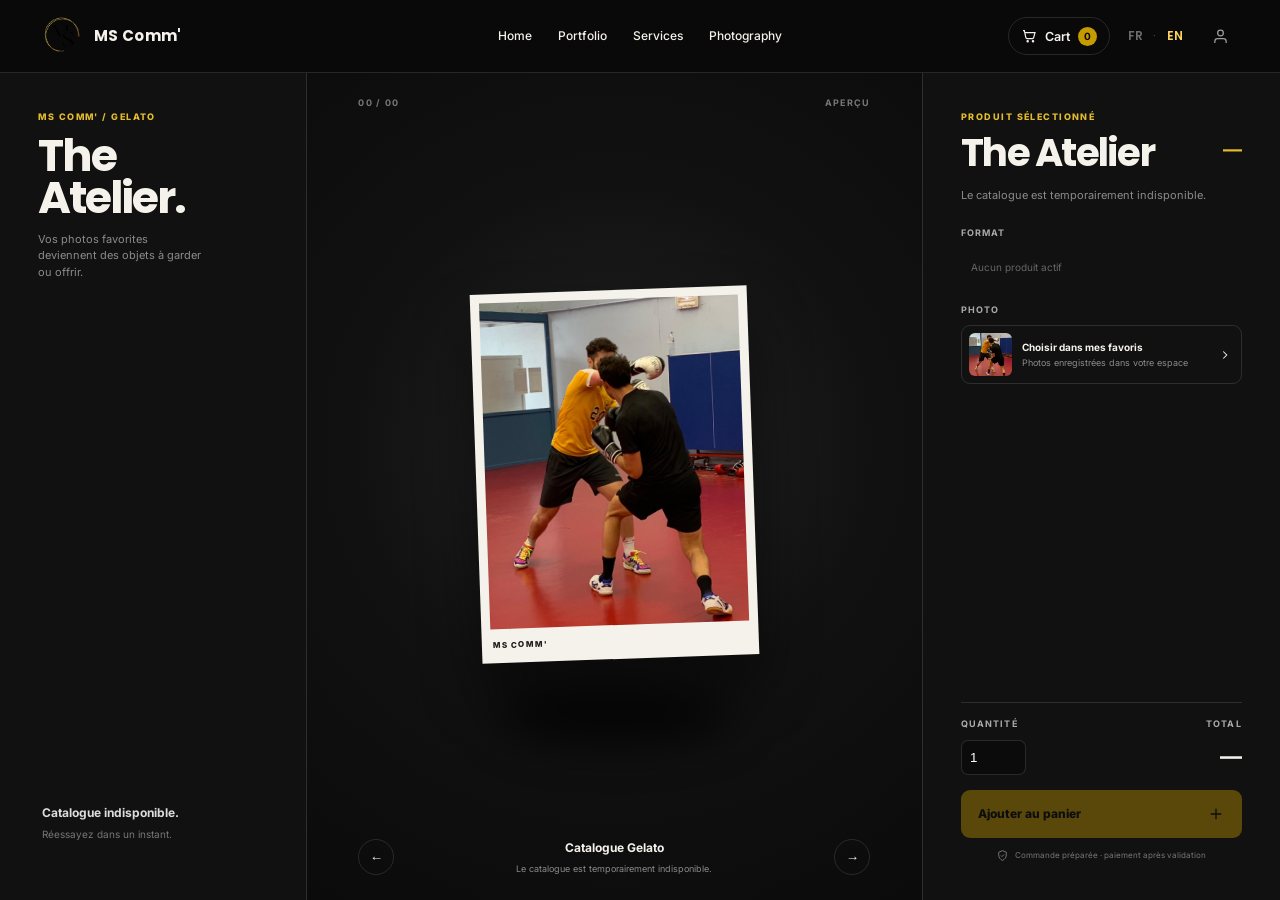
==== atelier.html @ c63fc88e "Improve multilingual search discovery" ====
<!doctype html>
<html lang="fr">
<head>
  <meta charset="UTF-8" />
  <meta name="viewport" content="width=device-width, initial-scale=1.0" />
  <meta name="color-scheme" content="dark" />
  <title>L'Atelier | MS Comm'</title>
  <meta name="description" content="L'Atelier MS Comm' : vos photographies favorites imprimées sur des produits Gelato." />
  <meta name="robots" content="noindex, follow" />
  <link rel="icon" type="image/png" href="assets/data/logo_white-removebg.png" />
  <link rel="stylesheet" href="assets/css/style.css?v=20260923a" />
  <link rel="stylesheet" href="assets/css/account.css?v=20260923a" />
  <link rel="stylesheet" href="assets/css/atelier.css?v=20260920" />
  <script src="assets/js/main.js?v=20260923a" defer></script>
  <script src="assets/js/i18n.js?v=20260923a" defer></script>
  <script src="assets/js/account.js?v=20260923a" defer></script>
  <script src="assets/js/track.js" defer></script>
  <script src="assets/js/atelier.js?v=20260925c" defer></script>
</head>
<body class="shop-page">
  <header class="topbar"><div class="container"><div class="topbar-inner">
    <a class="brand" href="index.html"><img class="brand-logo" src="assets/data/logo_white-removebg.png" alt="MS Comm' logo" /><div class="brand-text"><strong>MS Comm'</strong><span data-i18n="nav.tagline">Prestataire de services de communication</span></div></a>
    <nav class="nav" aria-label="Navigation principale"><a href="index.html" data-i18n="nav.home">Accueil</a><a href="experiences.html" data-i18n="nav.experiences">Expériences</a><a href="services.html" data-i18n="nav.services">Services</a><a href="portfolio.html" data-i18n="nav.portfolio">Portfolio</a><a href="photos.html" data-i18n="nav.photography">Photographie</a><a class="active" data-atelier-link href="atelier.html">L'Atelier</a><a href="contact.html" data-i18n="nav.contact">Contact</a></nav>
    <div class="nav-actions"><button class="nav-cta shop-cart-trigger" id="shop-cart-trigger" type="button" aria-label="Ouvrir le panier"><svg viewBox="0 0 24 24" aria-hidden="true"><path d="M3 4h2l2.2 10.2a2 2 0 0 0 2 1.6h7.9a2 2 0 0 0 2-1.6L21 7H6"/><circle cx="10" cy="20" r="1"/><circle cx="18" cy="20" r="1"/></svg><span>Panier</span><b id="shop-cart-count">0</b></button><button class="mobile-toggle" id="menuBtn" type="button" aria-label="Menu"><svg width="20" height="20" viewBox="0 0 24 24" fill="none" aria-hidden="true"><path d="M4 7h16M4 12h16M4 17h16" stroke="currentColor" stroke-width="2" stroke-linecap="round"/></svg></button></div>
  </div></div></header>
  <div class="drawer" id="drawer"><a href="index.html">Accueil</a><a href="services.html">Services</a><a href="portfolio.html">Portfolio</a><a href="photos.html">Photographie</a><a class="active" data-atelier-link href="atelier.html">L'Atelier</a><a href="contact.html">Contact</a></div>

  <main class="shop-shell">
    <section class="shop-catalog" aria-label="Catalogue">
      <div class="shop-heading"><p>MS COMM' / GELATO</p><h1>L'Atelier.</h1><span>Vos photos favorites deviennent des objets à garder ou offrir.</span></div>
      <div class="shop-products" id="shop-products"><div class="shop-loading">Chargement du catalogue…</div></div>
    </section>

    <section class="shop-stage" aria-label="Aperçu du produit">
      <div class="shop-stage-top"><span id="shop-index">01 / 04</span><span>APERÇU</span></div>
      <div class="shop-preview"><div class="shop-preview-shadow"></div><div class="shop-preview-object" id="shop-preview-object"><img id="shop-preview-image" src="assets/data/image_photo_1.jpg" alt="Aperçu du tirage photo" /></div></div>
      <div class="shop-stage-foot"><button type="button" id="shop-prev" aria-label="Produit précédent">←</button><p><b id="shop-stage-name">Tirage photo</b><span id="shop-stage-note">Impression haute qualité sur papier mat.</span></p><button type="button" id="shop-next" aria-label="Produit suivant">→</button></div>
    </section>

    <aside class="shop-buy" aria-label="Configurer le produit">
      <p class="shop-kicker">PRODUIT SÉLECTIONNÉ</p>
      <div class="shop-title-row"><h2 id="shop-name">Tirage photo</h2><strong id="shop-price">12 €</strong></div>
      <p class="shop-description" id="shop-description">Votre photographie imprimée sur un papier premium, prête à encadrer ou à offrir.</p>
      <div class="shop-field"><span>Format</span><div class="shop-options" id="shop-formats"></div></div>
      <div class="shop-field"><span>Photo</span><button class="shop-photo-choice" id="shop-photo-choice" type="button"><img id="shop-choice-image" src="assets/data/image_photo_1.jpg" alt="Photo sélectionnée" /><span><b id="shop-choice-title">Choisir dans mes favoris</b><small>Photos enregistrées dans votre espace</small></span><svg viewBox="0 0 24 24" aria-hidden="true"><path d="m9 18 6-6-6-6"/></svg></button></div>
      <div class="shop-purchase-row"><label><span>Quantité</span><select id="shop-quantity" aria-label="Quantité"><option>1</option><option>2</option><option>3</option><option>4</option><option>5</option></select></label><div><span>Total</span><b id="shop-total">12 €</b></div></div>
      <button class="shop-add" id="shop-add" type="button"><span>Ajouter au panier</span><svg viewBox="0 0 24 24" aria-hidden="true"><path d="M5 12h14m-7-7v14"/></svg></button>
      <p class="shop-reassurance"><svg viewBox="0 0 24 24" aria-hidden="true"><path d="M12 3 5 6v5c0 4.6 2.8 8.2 7 10 4.2-1.8 7-5.4 7-10V6l-7-3Z"/><path d="m9 12 2 2 4-4"/></svg>Commande préparée · paiement après validation</p>
    </aside>
  </main>

  <div class="shop-cart-backdrop" id="shop-cart-backdrop" hidden></div>
  <aside class="shop-cart" id="shop-cart" aria-hidden="true" aria-labelledby="shop-cart-title">
    <div class="shop-cart-head"><div><p>VOTRE COMMANDE</p><h2 id="shop-cart-title">Panier</h2></div><button id="shop-cart-close" type="button" aria-label="Fermer le panier">×</button></div>
    <div class="shop-cart-items" id="shop-cart-items"></div>
    <div class="shop-cart-empty" id="shop-cart-empty"><span>Votre panier est vide.</span><small>Ajoutez un produit pour commencer.</small></div>
    <div class="shop-cart-total"><span>Total</span><b id="shop-cart-total">0 €</b></div>
    <button class="shop-checkout" id="shop-checkout" type="button">Envoyer ma commande <span>→</span></button>
    <small class="shop-cart-legal">Les frais de livraison sont confirmés avant paiement.</small>
  </aside>
  <div class="favorite-picker" id="favorite-picker" hidden role="dialog" aria-modal="true" aria-labelledby="favorite-picker-title"><button class="favorite-picker-backdrop" type="button" aria-label="Fermer"></button><section class="favorite-picker-panel"><header><div><p>VOTRE ESPACE</p><h2 id="favorite-picker-title">Choisir une photo favorite</h2></div><button id="favorite-picker-close" type="button" aria-label="Fermer">×</button></header><div class="favorite-picker-state" id="favorite-picker-state">Chargement de vos favoris…</div><div class="favorite-picker-grid" id="favorite-picker-grid"></div><footer><a href="photos.html">Ajouter des photos aux favoris</a></footer></section></div>
</body>
</html>
---- assets/css/style.css ----
/* ===== MS Comm' — Elegant Multi-Page Portfolio ===== */
@import url('https://fonts.googleapis.com/css2?family=Dancing+Script:wght@400;600&family=Playfair+Display:ital,wght@0,400;0,700;1,400&family=Inter:wght@300;400;500;600;700&family=Poppins:wght@600;700;800&display=swap');

:root {
  --bg: #0a0a0a;
  --bg-2: #111111;
  --bg-card: #141414;
  --panel: rgba(255,255,255,0.04);
  --panel-hover: rgba(255,255,255,0.08);
  --stroke: rgba(255,255,255,0.08);
  --stroke-hover: rgba(255,255,255,0.15);
  --text: #f0f0f0;
  --muted: rgba(255,255,255,0.6);
  --muted-2: rgba(255,255,255,0.4);
  --gold: #c69b00;
  --gold-2: #ffd25a;
  --gold-glow: rgba(198,155,0,0.35);
  --pink: #ffd1dc;
  --pink-soft: rgba(255,209,220,0.1);
  --shadow: 0 20px 60px rgba(0,0,0,0.5);
  --shadow-card: 0 8px 40px rgba(0,0,0,0.35);
  --radius: 16px;
  --radius-lg: 24px;
  --max: 1200px;
  --nav-h: 72px;
  --font-display: 'Playfair Display', Georgia, serif;
  --font-heading: 'Poppins', 'Inter', sans-serif;
  --font-body: 'Inter', system-ui, sans-serif;
}

*,*::before,*::after { box-sizing: border-box; margin: 0; padding: 0; }
html { scroll-behavior: smooth; }

html {
  /* clip et non hidden : `overflow: hidden` fait de l'element un
     conteneur de defilement, ce qui DESACTIVE silencieusement tout
     `position: sticky` a l'interieur. `clip` coupe exactement pareil
     sans creer ce conteneur, donc les barres collantes fonctionnent. */
  overflow-x: clip;
}

body {
  font-family: var(--font-body);
  color: var(--text);
  background: var(--bg);
  /* Voir la note sur html plus haut : hidden tuerait position:sticky. */
  overflow-x: clip;
  line-height: 1.6;
  -webkit-font-smoothing: antialiased;
  position: relative;
  width: 100%;
}

/* Native select popovers inherit the light OS theme on some browsers. Keep
   every menu readable in the dark MS Comm' surface. */
select {
  color-scheme: dark;
  color: var(--text);
  background-color: var(--bg-card);
}
select option,
select optgroup {
  color: var(--text);
  background-color: var(--bg-card);
}
select,
.selection-picker-controls select {
  appearance: none;
  -webkit-appearance: none;
  padding-right: 36px;
  background-image: url("data:image/svg+xml,%3Csvg xmlns='http://www.w3.org/2000/svg' width='14' height='14' viewBox='0 0 24 24' fill='none' stroke='%23ffd25a' stroke-width='2' stroke-linecap='round' stroke-linejoin='round'%3E%3Cpath d='m6 9 6 6 6-6'/%3E%3C/svg%3E");
  background-repeat: no-repeat;
  background-position: right 12px center;
  background-size: 14px;
}

/* ===== STARRY BACKGROUND TEXTURE ===== */
body::before {
  content: '';
  position: fixed;
  inset: 0;
  z-index: 0;
  pointer-events: none;
  background-image:
    radial-gradient(1px 1px at 10% 15%, rgba(255,210,90,0.35) 50%, transparent 100%),
    radial-gradient(1.5px 1.5px at 25% 42%, rgba(255,210,90,0.25) 50%, transparent 100%),
    radial-gradient(0.8px 0.8px at 40% 8%, rgba(255,210,90,0.4) 50%, transparent 100%),
    radial-gradient(1.2px 1.2px at 55% 65%, rgba(255,210,90,0.2) 50%, transparent 100%),
    radial-gradient(2px 2px at 70% 20%, rgba(255,210,90,0.15) 50%, transparent 100%),
    radial-gradient(0.6px 0.6px at 85% 50%, rgba(255,210,90,0.45) 50%, transparent 100%),
    radial-gradient(1px 1px at 15% 75%, rgba(255,210,90,0.3) 50%, transparent 100%),
    radial-gradient(1.8px 1.8px at 90% 80%, rgba(255,210,90,0.18) 50%, transparent 100%),
    radial-gradient(0.7px 0.7px at 50% 35%, rgba(255,210,90,0.38) 50%, transparent 100%),
    radial-gradient(1.3px 1.3px at 35% 90%, rgba(255,210,90,0.22) 50%, transparent 100%),
    radial-gradient(0.9px 0.9px at 65% 48%, rgba(255,210,90,0.32) 50%, transparent 100%),
    radial-gradient(1.6px 1.6px at 5% 60%, rgba(255,210,90,0.2) 50%, transparent 100%),
    radial-gradient(1px 1px at 78% 92%, rgba(255,210,90,0.28) 50%, transparent 100%),
    radial-gradient(0.5px 0.5px at 48% 12%, rgba(255,210,90,0.5) 50%, transparent 100%),
    radial-gradient(1.4px 1.4px at 20% 55%, rgba(255,210,90,0.16) 50%, transparent 100%),
    radial-gradient(0.8px 0.8px at 92% 38%, rgba(255,210,90,0.35) 50%, transparent 100%);
  background-size: 100% 100%;
  animation: starsTwinkle 6s ease-in-out infinite alternate;
}

body::after {
  content: '';
  position: fixed;
  inset: 0;
  z-index: 0;
  pointer-events: none;
  background-image:
    radial-gradient(ellipse at center, transparent 45%, rgba(0,0,0,0.28) 100%),
    repeating-linear-gradient(
      0deg,
      rgba(255,255,255,0.018) 0px,
      rgba(255,255,255,0.018) 1px,
      transparent 1px,
      transparent 4px
    ),
    repeating-linear-gradient(
      90deg,
      rgba(255,255,255,0.014) 0px,
      rgba(255,255,255,0.014) 1px,
      transparent 1px,
      transparent 5px
    );
  mix-blend-mode: soft-light;
  opacity: 0.55;
}

@keyframes starsTwinkle {
  0% { opacity: 0.6; }
  50% { opacity: 1; }
  100% { opacity: 0.7; }
}

a { color: inherit; text-decoration: none; }
img { max-width: 100%; display: block; }
ul { list-style: none; }

.gold {
  background: linear-gradient(135deg, var(--gold-2), var(--gold));
  -webkit-background-clip: text;
  background-clip: text;
  color: transparent;
}

main {
  position: relative;
  z-index: 1;
}

.container {
  width: min(var(--max), calc(100% - 48px));
  margin: 0 auto;
}

/* ===== SPARKLE CANVAS ===== */
#sparkle-canvas {
  position: fixed;
  inset: 0;
  z-index: 0;
  pointer-events: none;
}

/* ===== NAVIGATION ===== */
.topbar {
  position: fixed;
  inset: 0 0 auto 0;
  z-index: 100;
  background: rgba(10,10,10,0.7);
  backdrop-filter: blur(20px) saturate(1.4);
  border-bottom: 1px solid var(--stroke);
  transition: background 0.3s;
}

.topbar-inner {
  display: grid;
  grid-template-columns: minmax(230px, 1fr) auto minmax(330px, 1fr);
  align-items: center;
  gap: clamp(18px, 3vw, 44px);
  height: var(--nav-h);
}

/* Header alignment: the brand owns the left rail, the primary menu stays
   mathematically centred, and account/language/actions hug the right rail. */
.topbar > .container { width: min(var(--max), calc(100% - 32px)); }
.brand { justify-self: start; min-width: 0; }
.nav { justify-self: center; justify-content: center; gap: clamp(10px, 1.5vw, 24px); }
.nav-actions { justify-self: end; margin-left: auto; }

.brand {
  display: flex;
  align-items: center;
  gap: 14px;
}

.brand-logo {
  width: 44px;
  height: 44px;
  border-radius: 0;
  object-fit: contain;
  filter: brightness(1.1);
}

.brand-text {
  line-height: 1.15;
}

.brand-text strong {
  display: block;
  font-family: var(--font-heading);
  font-weight: 700;
  font-size: 15px;
  letter-spacing: 0.02em;
}

.brand-text span {
  display: block;
  font-size: 11px;
  color: var(--muted);
  letter-spacing: 0.04em;
  text-transform: uppercase;
}

.nav {
  display: flex;
  align-items: center;
  justify-content: space-between;
  gap: clamp(18px, 2vw, 32px);
  min-width: 0;
}

.nav a {
  isolation: isolate;
  font-size: clamp(13px, 1vw, 15px);
  font-weight: 500;
  color: var(--muted);
  padding: 10px 5px;
  border-radius: 10px;
  transition: all 0.25s ease;
  position: relative;
  white-space: nowrap;
}

/* Author display rules on drawer links can override the browser's `hidden`
   default. Keep nav deduplication authoritative at every breakpoint. */
.nav a[hidden],
.drawer a[hidden],
.footer-links a[hidden] { display: none !important; }

.nav a::before {
  content: '';
  position: absolute;
  z-index: -1;
  inset: 50% auto auto 50%;
  width: 118%;
  aspect-ratio: 1;
  border-radius: 50%;
  transform: translate(-50%, -50%) scale(.55);
  background: radial-gradient(circle, rgba(255,210,90,.28) 0%, rgba(198,155,0,.13) 38%, transparent 72%);
  filter: blur(13px);
  opacity: 0;
  pointer-events: none;
  transition: opacity .24s ease, transform .24s cubic-bezier(.22,1,.36,1);
}

.nav a:hover,
.nav a:focus-visible,
.nav a.active {
  color: var(--text);
  background: transparent;
}

.nav a:hover::before,
.nav a:focus-visible::before,
.nav a.active::before {
  opacity: .9;
  transform: translate(-50%, -50%) scale(1);
}

.nav a.active::after {
  content: '';
  position: absolute;
  bottom: 2px;
  left: 50%;
  transform: translateX(-50%);
  width: 20px;
  height: 2px;
  background: var(--gold);
  border-radius: 2px;
}

.nav-cta {
  display: inline-flex;
  align-items: center;
  gap: 8px;
  height: 40px;
  padding: 0 20px;
  border-radius: 12px;
  background: linear-gradient(135deg, var(--gold), var(--gold-2));
  color: #0a0a0a;
  font-weight: 600;
  font-size: 13px;
  transition: transform 0.2s, box-shadow 0.2s;
  border: none;
  cursor: pointer;
}

/* Un libellé d'action courte ne doit jamais se casser en deux lignes :
 * la hauteur fixe de 40px transforme le retour a la ligne en texte tronque.
 * Regle globale, pas seulement dans le palier 961-1180. */
.nav-cta,
.acct-trigger { white-space: nowrap; flex-shrink: 0; }

/* Sous 560px la baseline de marque se replie sur trois lignes et fait
 * doubler la hauteur du bandeau. Le nom suffit a identifier la marque. */
@media (max-width: 560px) {
  .brand-text span { display: none; }
  .brand-text strong { white-space: nowrap; }
}

.nav-cta:hover {
  transform: translateY(-1px);
  box-shadow: 0 8px 24px var(--gold-glow);
}

.mobile-toggle {
  display: none;
  width: 40px;
  height: 40px;
  border-radius: 10px;
  border: 1px solid var(--stroke);
  background: transparent;
  color: var(--text);
  cursor: pointer;
  align-items: center;
  justify-content: center;
}

/* Right-side controls share one rhythm: same 40px rail, even gap, no
   baseline drift between quote CTA, language switch and profile. */
.nav-actions {
  display: inline-flex !important;
  align-items: center;
  justify-content: flex-end;
  gap: 8px;
  min-width: 0;
}

.nav-actions > * { flex: 0 0 auto; }

/* Desktop rail: Contact stays highlighted; language/account stay at the
   true right edge. DOM injection can happen in a different order, so keep
   this visual contract in CSS. */
.nav-actions .nav-cta-design { order: 1; }
.nav-actions .lang-switch { order: 3; }
.nav-actions .acct-control { order: 4; }
.nav-actions .mobile-toggle { order: 5; }

/* ===== BUTTONS ===== */
.btn {
  display: inline-flex;
  align-items: center;
  justify-content: center;
  gap: 8px;
  height: 46px;
  padding: 0 24px;
  border-radius: 14px;
  border: 1px solid var(--stroke);
  background: var(--panel);
  color: var(--text);
  font-size: 14px;
  font-weight: 500;
  cursor: pointer;
  transition: all 0.25s ease;
  font-family: var(--font-body);
}

.btn:hover {
  transform: translateY(-2px);
  background: var(--panel-hover);
  border-color: var(--stroke-hover);
  box-shadow: var(--shadow-card);
}

.btn-gold {
  border: none;
  background: linear-gradient(135deg, var(--gold), var(--gold-2));
  color: #0a0a0a;
  font-weight: 600;
}

.btn-gold:hover {
  box-shadow: 0 12px 32px var(--gold-glow);
}

.btn-outline-gold {
  border-color: rgba(198,155,0,0.4);
  color: var(--gold-2);
}

.btn-outline-gold:hover {
  background: rgba(198,155,0,0.1);
  border-color: var(--gold);
}

/* ===== PAGE HERO (LANDING) ===== */
.page-hero {
  position: relative;
  min-height: 100vh;
  display: flex;
  align-items: center;
  padding: calc(var(--nav-h) + 40px) 0 80px;
  overflow: hidden;
}

.page-hero::before {
  content: '';
  position: absolute;
  inset: 0;
  background:
    radial-gradient(ellipse 60% 50% at 20% 50%, rgba(198,155,0,0.12), transparent),
    radial-gradient(ellipse 40% 60% at 80% 30%, rgba(255,209,220,0.06), transparent);
  pointer-events: none;
}

.hero-split {
  display: grid;
  grid-template-columns: 0.45fr 0.55fr;
  gap: 60px;
  align-items: center;
  position: relative;
  z-index: 1;
}

.hero-image-wrap {
  position: relative;
  display: flex;
  justify-content: center;
}

.hero-image-wrap img {
  width: 100%;
  max-width: 420px;
  height: auto;
  filter: drop-shadow(0 30px 60px rgba(0,0,0,0.5));
  animation: heroFloat 6s ease-in-out infinite;
}

@keyframes heroFloat {
  0%, 100% { transform: translateY(0); }
  50% { transform: translateY(-12px); }
}

.hero-glow {
  position: absolute;
  width: 340px;
  height: 340px;
  border-radius: 50%;
  background: radial-gradient(circle, var(--gold-glow), transparent 70%);
  top: 50%;
  left: 50%;
  transform: translate(-50%, -50%);
  filter: blur(60px);
  z-index: -1;
  animation: glowPulse 4s ease-in-out infinite;
}

@keyframes glowPulse {
  0%, 100% { opacity: 0.5; transform: translate(-50%, -50%) scale(1); }
  50% { opacity: 0.8; transform: translate(-50%, -50%) scale(1.1); }
}

.hero-content {
  max-width: 560px;
}

.hero-label {
  display: inline-flex;
  align-items: center;
  gap: 8px;
  padding: 6px 14px;
  border-radius: 999px;
  border: 1px solid rgba(198,155,0,0.3);
  background: rgba(198,155,0,0.08);
  color: var(--gold-2);
  font-size: 12px;
  font-weight: 600;
  letter-spacing: 0.1em;
  text-transform: uppercase;
  margin-bottom: 24px;
}

.hero-label .dot {
  width: 6px;
  height: 6px;
  border-radius: 50%;
  background: var(--gold);
  box-shadow: 0 0 8px var(--gold-glow);
}

.hero-quote {
  font-family: var(--font-display);
  font-size: clamp(20px, 2.8vw, 40px);
  line-height: 1.35;
  font-weight: 400;
  margin-bottom: 10px;
}

.hero-quote br {
  display: inline;
}

.hero-quote .gold {
  background: linear-gradient(135deg, var(--gold-2), var(--gold));
  -webkit-background-clip: text;
  background-clip: text;
  color: transparent;
  font-style: italic;
}

.hero-sub {
  font-size: 16px;
  color: var(--muted);
  line-height: 1.7;
  margin-bottom: 32px;
  max-width: 48ch;
}

.hero-btns {
  display: flex;
  gap: 14px;
  flex-wrap: wrap;
}

/* ===== SECTION COMMON ===== */
.section {
  padding: 100px 0;
  position: relative;
}

.section.has-glow::before {
  content: '';
  position: absolute;
  top: 50%;
  left: 50%;
  width: 600px;
  height: 400px;
  transform: translate(-50%, -50%);
  background: radial-gradient(ellipse, rgba(198,155,0,0.05), transparent 70%);
  pointer-events: none;
  z-index: 0;
}

.section-header {
  text-align: center;
  margin-bottom: 48px;
}

.section-header h2 {
  font-family: var(--font-display);
  font-size: clamp(28px, 3vw, 42px);
  font-weight: 700;
  margin-bottom: 12px;
}

.section-header h2 .gold {
  background: linear-gradient(135deg, var(--gold-2), var(--gold));
  -webkit-background-clip: text;
  background-clip: text;
  color: transparent;
}

.section-header p {
  color: var(--muted);
  font-size: 16px;
  max-width: 56ch;
  margin: 0 auto;
  line-height: 1.7;
  white-space: normal;
  overflow-wrap: break-word;
}

.section-header p.services-intro-line {
  white-space: normal;
  font-size: 16px;
  max-width: 640px;
  overflow-wrap: break-word;
  word-break: normal;
}

.section-line {
  width: 60px;
  height: 2px;
  background: linear-gradient(90deg, var(--gold), var(--gold-2));
  margin: 0 auto 20px;
  border-radius: 2px;
}

/* ===== EXPERIENCE CARDS ===== */
.exp-grid {
  display: grid;
  grid-template-columns: repeat(3, 1fr);
  gap: 20px;
}

.exp-card {
  background: var(--bg-card);
  border: 1px solid var(--stroke);
  border-radius: var(--radius-lg);
  padding: 28px;
  transition: all 0.35s ease;
  position: relative;
  overflow: hidden;
  min-width: 0;
  word-wrap: break-word;
}

.exp-card::before {
  content: '';
  position: absolute;
  top: 0;
  left: 0;
  right: 0;
  height: 3px;
  background: linear-gradient(90deg, var(--gold), var(--gold-2), var(--pink));
  opacity: 0;
  transition: opacity 0.35s;
}

.exp-card:hover {
  border-color: var(--stroke-hover);
  transform: translateY(-4px);
  box-shadow: 0 16px 48px rgba(0,0,0,0.4), 0 0 0 1px rgba(198,155,0,0.1);
}

.exp-card:hover::before {
  opacity: 1;
}

.exp-card-head {
  display: flex;
  align-items: flex-start;
  gap: 16px;
  margin-bottom: 16px;
}

.exp-icon {
  width: 48px;
  height: 48px;
  border-radius: 14px;
  background: rgba(198,155,0,0.1);
  border: 1px solid rgba(198,155,0,0.2);
  display: flex;
  align-items: center;
  justify-content: center;
  flex-shrink: 0;
  font-size: 22px;
}

.exp-meta h3 {
  font-family: var(--font-heading);
  font-weight: 700;
  font-size: 17px;
  margin-bottom: 2px;
}

.exp-meta .company {
  color: var(--gold-2);
  font-size: 13px;
  font-weight: 600;
}

.exp-meta .dates {
  color: var(--muted-2);
  font-size: 12px;
  margin-top: 2px;
}

.exp-card p {
  color: var(--muted);
  font-size: 14px;
  line-height: 1.65;
  margin-top: 8px;
}

.exp-card ul {
  color: var(--muted);
  font-size: 14px;
  line-height: 1.65;
  margin-top: 8px;
  padding-left: 20px;
  list-style-type: disc;
}

.exp-card ul li {
  margin-bottom: 8px;
}

.exp-card ul li:last-child {
  margin-bottom: 0;
}

.exp-tags {
  display: flex;
  flex-wrap: wrap;
  gap: 6px;
}

.exp-tag {
  padding: 4px 12px;
  border-radius: 999px;
  background: rgba(255,255,255,0.05);
  border: 1px solid rgba(255,255,255,0.08);
  font-size: 11px;
  color: var(--muted);
  font-weight: 500;
}

/* ===== SERVICES / PRICING ===== */
.services-grid {
  display: grid;
  grid-template-columns: repeat(3, 1fr);
  gap: 20px;
}

.service-card {
  background: var(--bg-card);
  border: 1px solid var(--stroke);
  border-radius: var(--radius-lg);
  padding: 32px 24px;
  text-align: center;
  transition: all 0.35s ease;
  position: relative;
}

.service-card:hover {
  border-color: rgba(198,155,0,0.3);
  transform: translateY(-4px);
  box-shadow: 0 16px 48px rgba(0,0,0,0.3);
}

.service-card.featured {
  border-color: rgba(198,155,0,0.4);
  background:
    radial-gradient(ellipse at top, rgba(198,155,0,0.08), transparent 60%),
    var(--bg-card);
}

.service-card.featured::after {
  content: 'Populaire';
  position: absolute;
  top: -1px;
  right: 24px;
  background: linear-gradient(135deg, var(--gold), var(--gold-2));
  color: #0a0a0a;
  font-size: 11px;
  font-weight: 700;
  padding: 4px 14px;
  border-radius: 0 0 10px 10px;
  text-transform: uppercase;
  letter-spacing: 0.05em;
}

.service-card h3 {
  font-family: var(--font-heading);
  font-size: 20px;
  font-weight: 700;
  margin-bottom: 8px;
}

.service-card .price {
  font-family: var(--font-display);
  font-size: 32px;
  font-weight: 700;
  color: var(--gold-2);
  margin-bottom: 4px;
}

.service-card .price-note {
  font-size: 12px;
  color: var(--muted-2);
  margin-bottom: 20px;
}

.service-list {
  text-align: left;
  margin-bottom: 24px;
}

.service-list li {
  padding: 8px 0;
  border-bottom: 1px solid var(--stroke);
  font-size: 13px;
  color: var(--muted);
  display: flex;
  align-items: center;
  gap: 10px;
}

.service-list li::before {
  content: '✓';
  color: var(--gold);
  font-weight: 700;
  font-size: 12px;
}

/* ===== NEEDS / PROJECT IDEAS ===== */
.needs-section {
  background: var(--bg-2);
}

.needs-grid {
  display: grid;
  grid-template-columns: repeat(3, minmax(0, 1fr));
  gap: 14px;
}

.need-item {
  display: flex;
  min-height: 132px;
  flex-direction: column;
  justify-content: center;
  gap: 8px;
  padding: 24px;
  color: var(--text);
  text-decoration: none;
  background: var(--bg-card);
  border: 1px solid var(--stroke);
  border-radius: var(--radius);
  transition: border-color 0.25s ease, transform 0.25s ease, background 0.25s ease;
}

.need-item:hover,
.need-item:focus-visible {
  border-color: rgba(198,155,0,0.55);
  background: var(--panel-hover);
  transform: translateY(-3px);
}

.need-item:focus-visible {
  outline: 2px solid var(--gold-2);
  outline-offset: 3px;
}

.need-item h3 {
  font-family: var(--font-heading);
  font-size: 16px;
  line-height: 1.35;
}

.need-item p {
  color: var(--muted);
  font-size: 13px;
  line-height: 1.55;
}

.needs-cta {
  display: flex;
  justify-content: center;
  margin-top: 28px;
}

/* ===== PORTFOLIO GALLERY ===== */
.portfolio-grid {
  display: grid;
  grid-template-columns: repeat(3, 1fr);
  gap: 16px;
}

.portfolio-item {
  position: relative;
  border-radius: var(--radius);
  overflow: hidden;
  aspect-ratio: 1;
  cursor: pointer;
  border: 1px solid var(--stroke);
}

.portfolio-item img {
  width: 100%;
  height: 100%;
  object-fit: cover;
  transition: transform 0.5s ease, filter 0.5s ease;
}

.portfolio-item:hover img {
  transform: scale(1.08);
  filter: brightness(0.7);
}

.portfolio-overlay {
  position: absolute;
  inset: 0;
  background: linear-gradient(to top, rgba(0,0,0,0.85) 0%, transparent 50%);
  display: flex;
  flex-direction: column;
  justify-content: flex-end;
  padding: 20px;
  opacity: 0;
  transition: opacity 0.35s;
}

.portfolio-item:hover .portfolio-overlay {
  opacity: 1;
}

.portfolio-overlay h4 {
  font-family: var(--font-heading);
  font-size: 15px;
  margin-bottom: 4px;
}

.portfolio-overlay span {
  font-size: 12px;
  color: var(--gold-2);
}

.portfolio-item.wide {
  grid-column: span 2;
  aspect-ratio: 2/1;
}

.portfolio-item.tall {
  grid-row: span 2;
  aspect-ratio: auto;
}

/* ===== PING PANG STACKED CARDS ===== */
.pingpang-stack {
  position: relative;
  height: 360px;
  margin: 0 0 18px;
  padding-top: 0;
  box-sizing: border-box;
  display: flex;
  align-items: center;
  justify-content: center;
  isolation: isolate;
}

.pingpang-stack-title {
  font-family: var(--font-heading);
  font-size: clamp(13px, 1.05vw, 15px);
  line-height: 1.45;
  color: var(--text);
  margin: 0 auto -10px;
  padding: 4px 12px;
  text-align: center;
  max-width: 900px;
  border: 1px solid rgba(198,155,0,0.25);
  border-radius: 10px;
  background: linear-gradient(90deg, rgba(198,155,0,0.14) 0%, rgba(198,155,0,0.03) 45%, transparent 100%);
}

.pingpang-card {
  position: absolute;
  width: min(190px, 28vw);
  aspect-ratio: 3/4;
  transform-origin: center bottom;
  transition: transform 0.65s cubic-bezier(0.22, 1, 0.36, 1), box-shadow 0.45s ease;
  box-shadow: 0 14px 36px rgba(0,0,0,0.35);
  animation: pingpangFloat 6s ease-in-out infinite;
}

.pingpang-card-1 {
  z-index: 7;
  transform: translateX(-180px) rotate(-2deg) scale(1);
  animation-delay: 0s;
}

.pingpang-card-2 {
  z-index: 6;
  transform: translateX(-90px) rotate(-0.9deg) scale(0.985);
  animation-delay: 0.2s;
}

.pingpang-card-3 {
  z-index: 5;
  transform: translateX(0) rotate(0.2deg) scale(0.97);
  animation-delay: 0.4s;
}

.pingpang-card-4 {
  z-index: 4;
  transform: translateX(90px) rotate(1.2deg) scale(0.955);
  animation-delay: 0.6s;
}

.pingpang-card-5 {
  z-index: 3;
  transform: translateX(180px) rotate(2deg) scale(0.94);
  animation-delay: 0.8s;
}

.pingpang-card-6 {
  z-index: 2;
  transform: translateX(270px) rotate(2.7deg) scale(0.93);
  animation-delay: 1s;
}

.pingpang-card-7 {
  z-index: 1;
  transform: translateX(360px) rotate(3.3deg) scale(0.92);
  animation-delay: 1.2s;
}

.pingpang-stack:hover .pingpang-card-1 {
  transform: translateX(-420px) rotate(-3deg) scale(1);
}

.pingpang-stack:hover .pingpang-card-2 {
  transform: translateX(-210px) rotate(-1.6deg) scale(1);
}

.pingpang-stack:hover .pingpang-card-3 {
  transform: translateX(0) rotate(0deg) scale(1);
}

.pingpang-stack:hover .pingpang-card-4 {
  transform: translateX(210px) rotate(1.6deg) scale(1);
}

.pingpang-stack:hover .pingpang-card-5 {
  transform: translateX(420px) rotate(3deg) scale(1);
}

.pingpang-stack--six {
  height: 360px;
}

.pingpang-stack--six:hover .pingpang-card-1 {
  transform: translateX(-500px) rotate(-3.2deg) scale(1);
}

.pingpang-stack--six:hover .pingpang-card-2 {
  transform: translateX(-300px) rotate(-2deg) scale(1);
}

.pingpang-stack--six:hover .pingpang-card-3 {
  transform: translateX(-100px) rotate(-0.8deg) scale(1);
}

.pingpang-stack--six:hover .pingpang-card-4 {
  transform: translateX(100px) rotate(0.8deg) scale(1);
}

.pingpang-stack--six:hover .pingpang-card-5 {
  transform: translateX(300px) rotate(2deg) scale(1);
}

.pingpang-stack--six:hover .pingpang-card-6 {
  transform: translateX(500px) rotate(3.2deg) scale(1);
}

.pingpang-stack--seven {
  height: 360px;
}

.pingpang-stack--seven:hover .pingpang-card-1 {
  transform: translateX(-540px) rotate(-3.2deg) scale(1);
}

.pingpang-stack--seven:hover .pingpang-card-2 {
  transform: translateX(-360px) rotate(-2.2deg) scale(1);
}

.pingpang-stack--seven:hover .pingpang-card-3 {
  transform: translateX(-180px) rotate(-1.2deg) scale(1);
}

.pingpang-stack--seven:hover .pingpang-card-4 {
  transform: translateX(0) rotate(0deg) scale(1);
}

.pingpang-stack--seven:hover .pingpang-card-5 {
  transform: translateX(180px) rotate(1.2deg) scale(1);
}

.pingpang-stack--seven:hover .pingpang-card-6 {
  transform: translateX(360px) rotate(2.2deg) scale(1);
}

.pingpang-stack--seven:hover .pingpang-card-7 {
  transform: translateX(540px) rotate(3.2deg) scale(1);
}

.pingpang-stack .pingpang-card:hover {
  z-index: 6;
  box-shadow: 0 20px 46px rgba(0,0,0,0.45), 0 0 18px rgba(198,155,0,0.18);
}

.pingpang-stack .portfolio-overlay {
  opacity: 0 !important;
}

.pingpang-stack .pingpang-card-featured .portfolio-overlay {
  opacity: 1 !important;
  background: linear-gradient(to top, rgba(0,0,0,0.9) 0%, rgba(0,0,0,0.18) 58%, transparent 100%);
}

.pingpang-stack:hover .pingpang-card {
  animation-play-state: paused;
}

@keyframes pingpangFloat {
  0%,
  100% {
    margin-top: 0;
  }
  50% {
    margin-top: -8px;
  }
}

/* ===== CONTACT ===== */
.contact-grid {
  display: grid;
  grid-template-columns: 1fr 1fr;
  gap: 40px;
  align-items: start;
}

.contact-info h3 {
  font-family: var(--font-display);
  font-size: 28px;
  margin-bottom: 16px;
}

.contact-info p {
  color: var(--muted);
  font-size: 15px;
  line-height: 1.7;
  margin-bottom: 24px;
}

.contact-detail {
  display: flex;
  align-items: center;
  gap: 14px;
  padding: 14px 0;
  border-bottom: 1px solid var(--stroke);
}

.contact-detail-icon {
  width: 42px;
  height: 42px;
  border-radius: 12px;
  background: rgba(198,155,0,0.1);
  border: 1px solid rgba(198,155,0,0.2);
  display: flex;
  align-items: center;
  justify-content: center;
  color: var(--gold-2);
  flex-shrink: 0;
}

.contact-detail span {
  font-size: 14px;
}

.contact-detail a {
  color: var(--gold-2);
  transition: color 0.2s;
}

.contact-detail a:hover {
  color: var(--gold);
}

.contact-form {
  background: var(--bg-card);
  border: 1px solid var(--stroke);
  border-radius: var(--radius-lg);
  padding: 32px;
}

.contact-form h3 {
  font-family: var(--font-heading);
  font-size: 20px;
  margin-bottom: 20px;
}

form {
  display: grid;
  gap: 16px;
}

label {
  display: grid;
  gap: 6px;
  font-size: 13px;
  font-weight: 500;
  color: var(--muted);
}

input,
textarea {
  width: 100%;
  border-radius: 12px;
  border: 1px solid var(--stroke);
  background: rgba(255,255,255,0.03);
  color: var(--text);
  padding: 12px 16px;
  outline: none;
  font: inherit;
  font-size: 14px;
  transition: border-color 0.25s, box-shadow 0.25s;
}

textarea { min-height: 120px; resize: vertical; }

input:focus,
textarea:focus {
  border-color: var(--gold);
  box-shadow: 0 0 0 3px rgba(198,155,0,0.12);
}

/* ===== CONTACT — PRESTATION SELECTION ===== */
.contact-selection {
  margin: 0;
  padding: 20px;
  border: 1px solid rgba(198,155,0,0.22);
  border-radius: var(--radius);
  background: rgba(198,155,0,0.045);
  min-width: 0;
}

.contact-selection legend {
  padding: 0 8px;
  color: var(--text);
  font-family: var(--font-heading);
  font-size: 15px;
  font-weight: 700;
}

.contact-selection-help,
.selection-empty,
.selection-picker-label {
  color: var(--muted-2);
  font-size: 12px;
  line-height: 1.5;
}

.contact-selection-help { margin: 0 0 14px; }
.selection-empty { margin: 8px 0 14px; }
.selection-empty.is-hidden { display: none; }

.selection-chips {
  display: flex;
  flex-wrap: wrap;
  gap: 8px;
  min-height: 0;
}

.selection-chip {
  display: inline-flex;
  align-items: center;
  gap: 4px;
  max-width: 100%;
  min-height: 44px;
  padding: 5px 6px 5px 12px;
  border: 1px solid rgba(255,210,90,0.38);
  border-radius: 999px;
  background: rgba(198,155,0,0.16);
  color: var(--gold-2);
  font-size: 12px;
  line-height: 1.25;
}

.selection-chip-label {
  overflow-wrap: anywhere;
}

.selection-chip-remove {
  display: inline-flex;
  align-items: center;
  justify-content: center;
  width: 44px;
  height: 44px;
  margin: -5px -5px -5px 0;
  border: 0;
  border-radius: 50%;
  background: transparent;
  color: var(--gold-2);
  font-size: 19px;
  line-height: 1;
  cursor: pointer;
  transition: background 0.15s ease, color 0.15s ease;
}

.selection-chip-remove:hover,
.selection-chip-remove:focus-visible {
  background: rgba(255,255,255,0.12);
  color: var(--text);
  outline: none;
}

.selection-picker { margin-top: 16px; }
.selection-picker-label { display: block; margin-bottom: 6px; }

.selection-picker-controls {
  display: flex;
  align-items: stretch;
  gap: 8px;
}

.selection-picker-controls select {
  flex: 1;
  min-width: 0;
  min-height: 44px;
  border: 1px solid var(--stroke);
  border-radius: 12px;
  background: rgba(255,255,255,0.04);
  color: var(--text);
  padding: 10px 12px;
  font: inherit;
  font-size: 13px;
}

.selection-picker-controls select:focus-visible {
  border-color: var(--gold);
  outline: 3px solid rgba(198,155,0,0.16);
  outline-offset: 1px;
}

.selection-add {
  min-width: 92px;
  min-height: 44px;
  padding: 10px 14px;
  white-space: nowrap;
}

.custom-service-toggle {
  display: flex;
  grid-template-columns: none;
  align-items: center;
  gap: 9px;
  margin-top: 14px;
  color: var(--muted);
  font-size: 12px;
  cursor: pointer;
}

.custom-service-toggle input {
  width: 18px;
  height: 18px;
  margin: 0;
  accent-color: var(--gold);
}

/* ===== FOOTER ===== */
.footer {
  padding: 40px 0;
  border-top: 1px solid var(--stroke);
}

.footer-inner {
  display: flex;
  justify-content: space-between;
  align-items: center;
  gap: 20px;
  flex-wrap: wrap;
}

.footer-brand {
  display: flex;
  align-items: center;
  gap: 12px;
}

.footer-brand img {
  width: 36px;
  height: 36px;
  border-radius: 50%;
}

.footer-brand span {
  font-family: var(--font-heading);
  font-weight: 700;
  font-size: 14px;
}

.footer-links {
  display: flex;
  gap: 20px;
}

.footer-links a {
  font-size: 13px;
  color: var(--muted);
  transition: color 0.2s;
}

.footer-links a:hover {
  color: var(--gold-2);
}

.footer-copy {
  font-size: 12px;
  color: var(--muted-2);
}

/* ===== ANIMATIONS ===== */
.reveal {
  opacity: 0;
  transform: translateY(24px);
  transition: opacity 0.7s ease, transform 0.7s ease;
}

.reveal.is-visible {
  opacity: 1;
  transform: translateY(0);
}

.reveal-left {
  opacity: 0;
  transform: translateX(-30px);
  transition: opacity 0.7s ease, transform 0.7s ease;
}

.reveal-left.is-visible {
  opacity: 1;
  transform: translateX(0);
}

.reveal-right {
  opacity: 0;
  transform: translateX(30px);
  transition: opacity 0.7s ease, transform 0.7s ease;
}

.reveal-right.is-visible {
  opacity: 1;
  transform: translateX(0);
}

.stagger > * {
  opacity: 0;
  transform: translateY(20px);
  transition: opacity 0.5s ease, transform 0.5s ease;
}

.stagger.is-visible > *:nth-child(1) { transition-delay: 0.05s; opacity: 1; transform: none; }
.stagger.is-visible > *:nth-child(2) { transition-delay: 0.12s; opacity: 1; transform: none; }
.stagger.is-visible > *:nth-child(3) { transition-delay: 0.19s; opacity: 1; transform: none; }
.stagger.is-visible > *:nth-child(4) { transition-delay: 0.26s; opacity: 1; transform: none; }
.stagger.is-visible > *:nth-child(5) { transition-delay: 0.33s; opacity: 1; transform: none; }
.stagger.is-visible > *:nth-child(6) { transition-delay: 0.40s; opacity: 1; transform: none; }
.stagger.is-visible > *:nth-child(7) { transition-delay: 0.47s; opacity: 1; transform: none; }
.stagger.is-visible > *:nth-child(8) { transition-delay: 0.54s; opacity: 1; transform: none; }

/* ===== PREVIEW CARDS (home page) ===== */
.preview-grid {
  display: grid;
  grid-template-columns: repeat(3, 1fr);
  gap: 20px;
}

.preview-card {
  background: var(--bg-card);
  border: 1px solid var(--stroke);
  border-radius: var(--radius-lg);
  overflow: hidden;
  transition: all 0.35s ease;
  cursor: pointer;
  display: block;
}

.preview-card:hover {
  border-color: var(--stroke-hover);
  transform: translateY(-6px);
  box-shadow: 0 20px 60px rgba(0,0,0,0.4);
}

.preview-thumb {
  width: 100%;
  aspect-ratio: 16/10;
  overflow: hidden;
}

.preview-thumb img {
  width: 100%;
  height: 100%;
  object-fit: cover;
  transition: transform 0.5s;
}

.preview-card:hover .preview-thumb img {
  transform: scale(1.06);
}

.preview-body {
  padding: 20px;
}

.preview-body h3 {
  font-family: var(--font-heading);
  font-size: 17px;
  font-weight: 700;
  margin-bottom: 6px;
}

.preview-body p {
  font-size: 13px;
  color: var(--muted);
  line-height: 1.6;
  margin-bottom: 12px;
}

.preview-link {
  font-size: 13px;
  font-weight: 600;
  color: var(--gold-2);
  display: inline-flex;
  align-items: center;
  gap: 6px;
  transition: gap 0.2s;
}

.preview-card:hover .preview-link {
  gap: 10px;
}

/* ===== TESTIMONIALS RAIL ===== */
.testimonials-section {
  position: relative;
  overflow: hidden;
}

.testimonials-section::before {
  content: '';
  position: absolute;
  inset: 0;
  background:
    radial-gradient(ellipse 70% 45% at 10% 20%, rgba(255,210,90,0.12), transparent 70%),
    radial-gradient(ellipse 60% 40% at 90% 80%, rgba(255,210,90,0.1), transparent 70%);
  pointer-events: none;
}

.testimonials-section .section-header {
  position: relative;
  z-index: 1;
  margin-bottom: 30px;
}

.testimonials-controls {
  position: relative;
  z-index: 1;
  display: flex;
  justify-content: flex-end;
  gap: 10px;
  margin-bottom: 10px;
}

.testimonial-nav {
  width: 44px;
  height: 44px;
  border-radius: 50%;
  border: 1px solid rgba(255,210,90,0.45);
  background: linear-gradient(135deg, rgba(198,155,0,0.34), rgba(255,210,90,0.14));
  color: var(--gold-2);
  font-size: 20px;
  line-height: 1;
  cursor: pointer;
  transition: transform 0.2s ease, box-shadow 0.25s ease, border-color 0.25s ease;
}

.testimonial-nav:hover {
  transform: translateY(-2px) scale(1.04);
  border-color: rgba(255,210,90,0.8);
  box-shadow: 0 10px 24px rgba(0,0,0,0.32), 0 0 14px rgba(255,210,90,0.35);
}

.testimonials-rail-wrap {
  position: relative;
}

.testimonials-rail-wrap::before,
.testimonials-rail-wrap::after {
  content: '';
  position: absolute;
  top: 0;
  bottom: 0;
  width: 64px;
  z-index: 2;
  pointer-events: none;
}

.testimonials-rail-wrap::before {
  left: 0;
  background: linear-gradient(90deg, rgba(17,17,17,0.95), rgba(17,17,17,0));
}

.testimonials-rail-wrap::after {
  right: 0;
  background: linear-gradient(270deg, rgba(17,17,17,0.95), rgba(17,17,17,0));
}

.testimonials-rail {
  overflow: hidden;
  padding: 12px 0 24px;
  cursor: grab;
  position: relative;
  z-index: 1;
  user-select: none;
  -webkit-user-select: none;
}

.testimonials-rail.is-dragging {
  cursor: grabbing;
}

.testimonials-inner {
  display: flex;
  gap: 28px;
  width: max-content;
  animation: marqueeScroll 55s linear infinite;
  will-change: transform;
}

.testimonials-inner.is-stopped {
  animation: none !important;
}

.testimonials-rail:hover .testimonials-inner {
  animation-play-state: paused;
}

@keyframes marqueeScroll {
  from { transform: translateX(0); }
  to   { transform: translateX(-50%); }
}

.testimonial-card {
  position: relative;
  flex-shrink: 0;
  width: 400px;
  min-height: 240px;
  padding: 24px 22px;
  border-radius: 22px;
  border: 1px solid rgba(198,155,0,0.28);
  background:
    radial-gradient(130% 150% at 100% 0%, rgba(255,210,90,0.26) 0%, rgba(198,155,0,0.06) 40%, rgba(20,20,20,0.92) 100%),
    radial-gradient(120% 90% at 0% 100%, rgba(255,210,90,0.12) 0%, transparent 58%),
    rgba(20,20,20,0.92);
  box-shadow: 
    0 18px 40px rgba(0,0,0,0.4),
    inset 0 1px 0 rgba(255,210,90,0.1);
  text-align: center;
  display: flex;
  flex-direction: column;
  justify-content: flex-start;
  align-items: center;
  transition: transform 0.28s ease, border-color 0.28s ease, box-shadow 0.28s ease;
  perspective: 1000px;
}


.testimonial-card-inner {
  position: relative;
  z-index: 1;
  flex: 1;
  width: 100%;
  display: flex;
  flex-direction: column;
  align-items: center;
  transform-style: preserve-3d;
  transition: transform 0.2s ease, filter 0.2s ease;
}

.testimonial-card::before {
  content: '';
  position: absolute;
  inset: 0;
  border-radius: inherit;
  border: 1px solid rgba(255,210,90,0.12);
  pointer-events: none;
  opacity: 0.8;
}

.testimonial-card::after {
  content: none;
}

.testimonial-card:hover {
  transform: translateY(-5px);
  border-color: rgba(255,210,90,0.52);
  box-shadow: 
    0 26px 52px rgba(0,0,0,0.5), 
    0 0 32px rgba(198,155,0,0.28),
    inset 0 1px 0 rgba(255,210,90,0.2);
  animation-play-state: paused;
}

.testimonial-card:hover .testimonial-card-inner {
  filter: saturate(1.08);
}

.testimonial-head {
  display: flex;
  flex-direction: column;
  align-items: center;
  gap: 8px;
  margin-bottom: 14px;
}

.testimonial-photo,
.testimonial-avatar {
  width: 52px;
  height: 52px;
  border-radius: 50%;
  border: 1px solid rgba(255,210,90,0.45);
  flex-shrink: 0;
}

.testimonial-photo {
  object-fit: cover;
  box-shadow: 0 0 18px rgba(255,210,90,0.2);
}

.testimonial-avatar {
  display: inline-flex;
  align-items: center;
  justify-content: center;
  font-family: var(--font-heading);
  font-weight: 700;
  font-size: 13px;
  color: var(--gold-2);
  background: linear-gradient(135deg, rgba(198,155,0,0.26), rgba(255,210,90,0.08));
}

.testimonial-head h3 {
  font-family: var(--font-heading);
  font-size: 15px;
  line-height: 1.3;
  letter-spacing: 0.02em;
}

.testimonial-head h3::after {
  content: '★★★★★';
  display: block;
  margin-top: 6px;
  font-size: 20px;
  letter-spacing: 0.16em;
  color: #ffd25a;
  text-shadow: 
    0 0 12px rgba(255,210,90,0.6),
    0 0 20px rgba(255,210,90,0.3),
    0 2px 4px rgba(0,0,0,0.3);
  filter: drop-shadow(0 0 3px rgba(255,210,90,0.4));
}

.testimonial-card p {
  font-family: var(--font-display);
  color: rgba(255,255,255,0.9);
  font-size: 16px;
  line-height: 1.65;
  font-weight: 400;
  user-select: none;
  -webkit-user-select: none;
  flex: 1;
  display: flex;
  align-items: center;
  justify-content: center;
  width: 100%;
}

@keyframes testimonialFloat {
  0%,
  100% {
    transform: translateY(0);
  }
  50% {
    transform: translateY(-7px);
  }
}

/* ===== PAGE HEADER (sub-pages) ===== */
.page-header {
  padding: calc(var(--nav-h) + 60px) 0 40px;
  text-align: center;
  position: relative;
}

.page-header::before {
  content: '';
  position: absolute;
  top: 0;
  left: 50%;
  transform: translateX(-50%);
  width: 600px;
  height: 300px;
  background: radial-gradient(ellipse, var(--gold-glow), transparent 70%);
  filter: blur(80px);
  pointer-events: none;
}

.page-header h1 {
  font-family: var(--font-display);
  font-size: clamp(32px, 4vw, 52px);
  font-weight: 700;
  margin-bottom: 12px;
  position: relative;
}

.page-header p {
  color: var(--muted);
  font-size: 16px;
  max-width: 56ch;
  white-space: normal;
  line-height: 1.7;
  overflow-wrap: break-word;
  margin: 0 auto;
  position: relative;
}

/* ===== STATS BAR ===== */
.stats-bar {
  display: grid;
  grid-template-columns: repeat(4, 1fr);
  gap: 16px;
  margin: 48px 0;
}

.stat-item {
  text-align: center;
  padding: 24px 16px;
  border-radius: var(--radius);
  border: 1px solid var(--stroke);
  background: var(--bg-card);
}

.stat-item strong {
  display: block;
  font-family: var(--font-display);
  font-size: 28px;
  color: var(--gold-2);
  margin-bottom: 4px;
}

.stat-item span {
  font-size: 13px;
  color: var(--muted);
}

/* ===== DRAWER (mobile) ===== */
.drawer {
  position: fixed;
  inset: var(--nav-h) 16px auto 16px;
  z-index: 99;
  display: none;
  border-radius: var(--radius);
  border: 1px solid var(--stroke);
  background: rgba(10,10,10,0.95);
  backdrop-filter: blur(20px);
  padding: 12px;
  box-shadow: var(--shadow);
}

.drawer a {
  display: block;
  padding: 14px 16px;
  border-radius: 12px;
  color: var(--muted);
  font-size: 14px;
  font-weight: 500;
  transition: all 0.2s;
}

.drawer a:hover {
  background: rgba(255,255,255,0.06);
  color: var(--text);
}

.drawer a.active {
  color: var(--gold-2);
  background: rgba(198,155,0,0.12);
}

.drawer.is-open {
  display: block;
}

/* ===== SCROLL TOP BTN ===== */
.scroll-top {
  position: fixed;
  bottom: 24px;
  right: 16px;
  width: 44px;
  height: 44px;
  border-radius: 14px;
  background: linear-gradient(135deg, var(--gold), var(--gold-2));
  color: #0a0a0a;
  border: none;
  cursor: pointer;
  display: flex;
  align-items: center;
  justify-content: center;
  z-index: 90;
  opacity: 0;
  transform: translateY(10px);
  transition: all 0.3s;
  box-shadow: 0 8px 24px var(--gold-glow);
}

.scroll-top.visible {
  opacity: 1;
  transform: translateY(0);
}

.scroll-top svg {
  width: 20px;
  height: 20px;
}

/* ===== ABOUT SECTION (home) ===== */
.about-split {
  display: grid;
  grid-template-columns: 1fr 1fr;
  gap: 48px;
  align-items: center;
}

.about-image {
  border-radius: var(--radius-lg);
  overflow: hidden;
  border: 1px solid var(--stroke);
}

.about-image img {
  width: 100%;
  height: 100%;
  object-fit: cover;
}

.about-text h2 {
  font-family: var(--font-display);
  font-size: clamp(24px, 2.5vw, 36px);
  margin-bottom: 16px;
}

.about-text p {
  color: var(--muted);
  font-size: 15px;
  line-height: 1.75;
  margin-bottom: 16px;
}

.about-text .skills {
  display: flex;
  flex-wrap: wrap;
  gap: 8px;
  margin-top: 20px;
}

.skill-tag {
  padding: 6px 14px;
  border-radius: 999px;
  background: rgba(198,155,0,0.08);
  border: 1px solid rgba(198,155,0,0.2);
  font-size: 12px;
  font-weight: 500;
  color: var(--gold-2);
}

/* ===== TARIF CARDS (à la carte) ===== */
.tarif-grid {
  display: grid;
  grid-template-columns: repeat(2, 1fr);
  gap: 20px;
}

.tarif-card {
  background: var(--bg-card);
  border: 1px solid var(--stroke);
  border-radius: var(--radius-lg);
  padding: 28px;
  transition: all 0.35s ease;
}

.tarif-card:hover {
  border-color: rgba(198,155,0,0.3);
  transform: translateY(-4px);
  box-shadow: 0 16px 48px rgba(0,0,0,0.3), 0 0 20px rgba(198,155,0,0.08);
}

.tarif-card h3 {
  font-family: var(--font-heading);
  font-size: 18px;
  font-weight: 700;
  margin-bottom: 16px;
  color: var(--gold-2);
}

.tarif-note {
  font-size: 12px;
  color: var(--muted-2);
  font-style: italic;
  margin-bottom: 12px;
}

.tarif-list {
  list-style: none;
}

.tarif-list li {
  display: flex;
  justify-content: space-between;
  align-items: center;
  padding: 10px 0;
  border-bottom: 1px solid var(--stroke);
  font-size: 14px;
  color: var(--muted);
}

.tarif-list li:last-child {
  border-bottom: none;
}

.tarif-list li strong {
  color: var(--text);
  font-weight: 600;
  white-space: nowrap;
  margin-left: 12px;
}

.tarif-footnote {
  text-align: center;
  font-size: 12px;
  color: var(--muted-2);
  margin-top: 24px;
  line-height: 1.7;
}

/* ===== PRICE OLD (barré) ===== */
.price-old {
  text-decoration: line-through;
  color: var(--muted-2);
  font-size: 0.7em;
  font-weight: 400;
  margin-right: 6px;
}

/* ===== 3D BUSINESS CARD ===== */
.card3d-section {
  margin-top: 48px;
}

.card3d-wrap {
  perspective: 1000px;
  display: flex;
  justify-content: center;
}

.card3d {
  width: 380px;
  max-width: 100%;
  aspect-ratio: 16/10;
  position: relative;
  transform-style: preserve-3d;
  transition: transform 0.8s cubic-bezier(0.4, 0, 0.2, 1);
  cursor: pointer;
  animation: card3dSpin 8s ease-in-out infinite;
}

.card3d:hover,
.card3d.flipped {
  animation-play-state: paused;
  transform: rotateY(180deg);
}

@keyframes card3dSpin {
  0%, 100% { transform: rotateY(0deg); }
  40%, 60% { transform: rotateY(180deg); }
}

.card3d-face {
  position: absolute;
  inset: 0;
  backface-visibility: hidden;
  border-radius: var(--radius);
  overflow: hidden;
  border: 1px solid var(--stroke);
  box-shadow: 0 20px 60px rgba(0,0,0,0.4), 0 0 30px rgba(198,155,0,0.08);
}

.card3d-face img {
  width: 100%;
  height: 100%;
  object-fit: cover;
}

.card3d-back {
  transform: rotateY(180deg);
}

/* ===== LIGHTBOX ===== */
.lightbox {
  position: fixed;
  inset: 0;
  z-index: 9999;
  background: rgba(0,0,0,0.85);
  backdrop-filter: blur(16px);
  -webkit-backdrop-filter: blur(16px);
  display: flex;
  align-items: center;
  justify-content: center;
  opacity: 0;
  pointer-events: none;
  transition: opacity 0.35s ease;
}

.lightbox.is-open {
  opacity: 1;
  pointer-events: auto;
}

.lightbox-img,
.lightbox-video {
  max-width: 90vw;
  max-height: 85vh;
  object-fit: contain;
  border-radius: 8px;
  box-shadow: 0 20px 80px rgba(0,0,0,0.6);
  transform: scale(0.9);
  transition: transform 0.35s ease;
}

.lightbox-video {
  display: none;
}

.lightbox.is-open .lightbox-img,
.lightbox.is-open .lightbox-video {
  transform: scale(1);
}

.lightbox-close {
  position: absolute;
  top: 20px;
  right: 24px;
  width: 48px;
  height: 48px;
  border-radius: 50%;
  border: 1px solid rgba(255,255,255,0.2);
  background: rgba(255,255,255,0.08);
  color: #fff;
  font-size: 28px;
  cursor: pointer;
  display: flex;
  align-items: center;
  justify-content: center;
  transition: all 0.2s;
  z-index: 10000;
}

.lightbox-close:hover {
  background: rgba(255,255,255,0.15);
  border-color: var(--gold);
}

/* Make portfolio overlay not block clicks */
.portfolio-overlay {
  pointer-events: none;
}

.portfolio-item {
  cursor: pointer;
}

/* ===== HOVER HALO GOLD ===== */
.exp-card:hover,
.service-card:hover,
.preview-card:hover,
.tarif-card:hover {
  box-shadow: 0 16px 48px rgba(0,0,0,0.3), 0 0 24px rgba(198,155,0,0.12);
}

.portfolio-item:hover {
  box-shadow: 0 12px 40px rgba(0,0,0,0.4), 0 0 20px rgba(198,155,0,0.1);
}

/* ===== PACK BANNER ===== */
.pack-banner {
  margin-top: 20px;
  padding: 14px 28px;
  background: linear-gradient(135deg, rgba(198,155,0,0.15), rgba(198,155,0,0.05));
  border: 1px solid rgba(198,155,0,0.3);
  border-radius: var(--radius);
  font-family: var(--font-heading);
  font-size: clamp(16px, 2vw, 22px);
  font-weight: 700;
  color: var(--gold-2);
  text-align: center;
}

/* ===== ABOUT IMAGE ===== */
.about-image {
  border-radius: var(--radius-lg);
  overflow: hidden;
}

.about-image img {
  width: 100%;
  height: auto;
  display: block;
}

/* ===== RESPONSIVE ===== */
@media (max-width: 1040px) {
  .section-header p.services-intro-line {
    max-width: 90vw;
  }

  .hero-split {
    grid-template-columns: 1fr;
    text-align: center;
    gap: 40px;
  }

  .hero-content {
    order: 1;
    max-width: none;
  }

  .hero-image-wrap {
    order: 0;
  }

  .hero-image-wrap img {
    max-width: 280px;
  }

  .hero-sub {
    max-width: none;
  }

  .hero-btns {
    justify-content: center;
  }

  .hero-label {
    margin: 0 auto 24px;
  }

  .nav {
    display: none;
  }

  .nav-cta {
    display: none;
  }

  /* Keep the compact controls in a deliberate order: language, profile,
     then the menu trigger at the absolute right edge. */
  .topbar-inner { grid-template-columns: minmax(0, 1fr) auto; gap: 12px; }
  .topbar-inner .nav-actions { grid-column: 2; gap: 7px !important; }
  .topbar-inner .lang-switch { order: 1; }
  .topbar-inner .acct-control { order: 2; }
  .topbar-inner .mobile-toggle { order: 3; margin-left: 2px; }

  .mobile-toggle {
    display: inline-flex;
  }

  .services-grid,
  .preview-grid,
  .tarif-grid {
    grid-template-columns: 1fr;
  }

  .needs-grid {
    grid-template-columns: repeat(2, minmax(0, 1fr));
  }

  .card3d {
    width: 300px;
  }

  .portfolio-grid {
    grid-template-columns: repeat(2, 1fr);
  }

  .pingpang-stack {
    height: 340px;
    padding-top: 0;
    margin: 0 0 18px;
  }

  .pingpang-stack:hover .pingpang-card-1 {
    transform: translateX(-210px) rotate(-3deg) scale(1);
  }

  .pingpang-stack:hover .pingpang-card-2 {
    transform: translateX(-105px) rotate(-1.8deg) scale(1);
  }

  .pingpang-stack:hover .pingpang-card-3 {
    transform: translateX(0) rotate(0deg) scale(1);
  }

  .pingpang-stack:hover .pingpang-card-4 {
    transform: translateX(105px) rotate(1.8deg) scale(1);
  }

  .pingpang-stack:hover .pingpang-card-5 {
    transform: translateX(210px) rotate(3deg) scale(1);
  }

  .pingpang-stack--six {
    height: 340px;
  }

  .pingpang-stack--six:hover .pingpang-card-1 {
    transform: translateX(-225px) rotate(-3deg) scale(1);
  }

  .pingpang-stack--six:hover .pingpang-card-2 {
    transform: translateX(-135px) rotate(-2deg) scale(1);
  }

  .pingpang-stack--six:hover .pingpang-card-3 {
    transform: translateX(-45px) rotate(-0.8deg) scale(1);
  }

  .pingpang-stack--six:hover .pingpang-card-4 {
    transform: translateX(45px) rotate(0.8deg) scale(1);
  }

  .pingpang-stack--six:hover .pingpang-card-5 {
    transform: translateX(135px) rotate(2deg) scale(1);
  }

  .pingpang-stack--six:hover .pingpang-card-6 {
    transform: translateX(225px) rotate(3deg) scale(1);
  }

  .pingpang-stack--seven {
    height: 340px;
  }

  .pingpang-stack--seven:hover .pingpang-card-1 {
    transform: translateX(-252px) rotate(-3deg) scale(1);
  }

  .pingpang-stack--seven:hover .pingpang-card-2 {
    transform: translateX(-168px) rotate(-2deg) scale(1);
  }

  .pingpang-stack--seven:hover .pingpang-card-3 {
    transform: translateX(-84px) rotate(-1deg) scale(1);
  }

  .pingpang-stack--seven:hover .pingpang-card-4 {
    transform: translateX(0) rotate(0deg) scale(1);
  }

  .pingpang-stack--seven:hover .pingpang-card-5 {
    transform: translateX(84px) rotate(1deg) scale(1);
  }

  .pingpang-stack--seven:hover .pingpang-card-6 {
    transform: translateX(168px) rotate(2deg) scale(1);
  }

  .pingpang-stack--seven:hover .pingpang-card-7 {
    transform: translateX(252px) rotate(3deg) scale(1);
  }

  .portfolio-item.wide {
    grid-column: span 2;
  }

  .contact-grid {
    grid-template-columns: 1fr;
  }

  .about-split {
    grid-template-columns: 1fr;
  }

  .stats-bar {
    grid-template-columns: repeat(2, 1fr);
  }

  .exp-grid {
    grid-template-columns: repeat(2, 1fr);
  }

  .testimonial-card {
    width: 280px;
  }
}

@media (max-width: 600px) {
  .container {
    width: calc(100% - 32px);
  }

  .portfolio-grid {
    grid-template-columns: 1fr;
  }

  .section-header p.services-intro-line {
    max-width: 100%;
  }

  .testimonials-rail-wrap::before,
  .testimonials-rail-wrap::after {
    display: none;
  }

  .testimonial-card {
    width: 82vw;
    padding: 18px 16px;
  }

  .needs-grid {
    grid-template-columns: 1fr;
  }

  .testimonials-controls {
    justify-content: center;
    margin-bottom: 12px;
  }

  .portfolio-item.wide {
    grid-column: span 1;
    aspect-ratio: 16/10;
  }

  .pingpang-stack {
    height: auto;
    display: grid;
    grid-template-columns: 1fr;
    gap: 12px;
  }

  .pingpang-card {
    position: relative;
    width: 100%;
    max-width: none;
    transform: none !important;
    z-index: 1;
  }

  .stats-bar {
    grid-template-columns: 1fr 1fr;
  }

  .exp-grid {
    grid-template-columns: 1fr;
  }

  .exp-card-head {
    flex-direction: column;
  }

  .footer-inner {
    flex-direction: column;
    text-align: center;
  }

  .footer-links {
    justify-content: center;
  }

  .contact-selection {
    padding: 16px;
  }

  .selection-picker-controls {
    flex-direction: column;
  }

  .selection-add {
    width: 100%;
  }
}

/* ===== Language switcher (FR · EN) — injected by assets/js/i18n.js =====
 *  Two small pills. The active language is gold, the inactive one dimmed;
 *  clicking the dimmed one switches language.
 *
 *  Desktop (>960px): the switcher is injected as a direct last-child of
 *    `.topbar-inner` and anchored to the true right edge via
 *    `margin-left: auto`. The original flex layout of brand/nav/CTA is
 *    preserved because `.nav` and the CTA wrapper keep their implicit
 *    positions (brand at start, nav centred, CTA just left of the
 *    switcher).
 *  Mobile (≤960px): the JS re-parents it inside the CTA wrapper just
 *    before the hamburger, so the layout stays compact. */
/* Desktop (>960px): the switcher lives as a direct child of `.topbar`
   (outside `.container`) and is absolutely positioned against the header's
   right edge. Because `.topbar` spans the full viewport width while the
   inner `.container` is centred and narrower, we also reserve a gutter on
   the right of `.topbar-inner` (`padding-right`) so the "Demander un
   devis" CTA never slides underneath the switcher at intermediate widths.
   `.topbar` is already `position: fixed`, which creates the positioning
   context we need, so no extra override is required. */
/* The switcher now lives INSIDE the topbar flex row (i18n.js places it just
   before the account control), so it no longer needs to be pulled out of
   the flow. The previous absolute rule only applied above 961px; below it
   the element fell back into normal flow as the last child of a block
   <header> and landed on a second line, flush left, overflowing the bar.
   Keeping it in the row means one position at every width.
   The rule below only survives for any page where the switcher is still a
   direct child of <header> (no .topbar-inner found). */
.topbar > .lang-switch {
  position: absolute;
  right: 20px;
  top: 50%;
  transform: translateY(-50%);
  z-index: 5;
}
.topbar-inner > .lang-switch { flex-shrink: 0; }

/* ── Compression de la rangée entre 961 et 1280px ──────────────────────
 * À ces largeurs la navigation complète est encore affichée (elle ne
 * disparaît qu'à 1040px) mais la rangée demande plus de place qu'il n'y
 * en a : les liens, Contact, le compte et le sélecteur FR/EN.
 * Rien n'étant autorisé à se comprimer, les blocs se chevauchaient
 * littéralement — « Demander un devis » passait par-dessus « Contact ».
 * Le palier commence à 1280px car le conteneur utile fait 1200px au
 * maximum : le défaut apparaissait déjà sur les fenêtres 1220–1280px. */
@media (min-width: 1041px) and (max-width: 1280px) {
  .topbar-inner { gap: 8px; min-width: 0; }
  .topbar-inner .nav { gap: clamp(12px, 1.4vw, 18px); min-width: 0; flex-shrink: 1; }
  .topbar-inner .nav a {
    white-space: nowrap;
    font-size: 12px;
    padding-left: 4px;
    padding-right: 4px;
  }
  .topbar-inner .brand { min-width: 0; flex-shrink: 1; gap: 10px; }
  /* La baseline part avant le nom : c'est l'élément le plus sacrifiable
     de la marque à cette largeur. */
  .topbar-inner .brand-text span { display: none; }
  /* Un nom de marque ne doit jamais se couper entre ses deux mots. */
  .topbar-inner .brand-text strong { white-space: nowrap; }
  .topbar-inner .nav-cta {
    padding: 0 12px; font-size: 12.5px;
    white-space: nowrap; flex-shrink: 0;
  }
  .topbar-inner .acct-trigger {
    padding: 0 10px; font-size: 12.5px;
    white-space: nowrap; flex-shrink: 0;
  }
  /* Logged-out visitors keep the account icon, but the long label would
     consume the same rail needed by the six primary links. */
  .topbar-inner #acct-signin > span { display: none; }
  .topbar-inner .nav-actions { gap: 6px !important; }
}

/* Navigation labels stay atomic; wrapping here makes the fixed-height bar
 * collide with the adjacent CTA on translated or narrow desktop layouts. */
.topbar-inner .nav a { white-space: nowrap; }
.lang-switch {
  position: relative;
  isolation: isolate;
  display: inline-flex;
  align-items: center;
  gap: 4px;
  height: 40px;
  background: transparent;
  border: 1px solid transparent;
  border-radius: 999px;
  padding: 3px 5px;
  font-family: var(--font-heading);
  font-size: 12px;
  font-weight: 600;
  letter-spacing: 0.6px;
  line-height: 1;
  transition: border-color .2s, background .2s;
}
.lang-switch::before {
  content: '';
  position: absolute;
  z-index: -1;
  inset: 50% auto auto 50%;
  width: 46px;
  aspect-ratio: 1;
  border-radius: 50%;
  transform: translate(-50%, -50%) scale(.55);
  background: radial-gradient(circle, rgba(255,210,90,.28), rgba(198,155,0,.1) 42%, transparent 72%);
  filter: blur(12px);
  opacity: 0;
  pointer-events: none;
  transition: opacity .22s ease, transform .22s cubic-bezier(.22,1,.36,1);
}
.lang-switch:hover {
  border-color: transparent;
  background: transparent;
}
.lang-switch:hover::before,
.lang-switch:focus-within::before { opacity: .9; transform: translate(-50%, -50%) scale(1); }
.lang-switch .lang-opt {
  display: inline-flex;
  align-items: center;
  justify-content: center;
  min-width: 22px;
  padding: 4px 6px;
  background: none;
  border: none;
  border-radius: 999px;
  color: rgba(255, 255, 255, 0.4);
  font: inherit;
  cursor: pointer;
  transition: color .15s, background .15s, transform .12s;
}
.lang-switch .lang-opt:hover {
  color: var(--gold-2);
}
.lang-switch .lang-opt.active {
  color: var(--gold-2);
  background: transparent;
  cursor: default;
}
.lang-switch .lang-opt:focus-visible {
  outline: 2px solid var(--gold);
  outline-offset: 2px;
}
.lang-switch .lang-sep {
  color: rgba(255, 255, 255, 0.25);
  font-size: 10px;
  user-select: none;
}
@media (max-width: 520px) {
  .lang-switch { padding: 2px 4px; font-size: 11px; }
  .lang-switch .lang-opt { min-width: 20px; padding: 3px 5px; }
}

/* ═══════════════════════════════════════════════════════════════════════
   FACES — public faces overlay & visages tab (added 2026-04, Phase D)
   ═══════════════════════════════════════════════════════════════════════ */

/* Face overlay shown on top of the lightbox image — gradient strokes that
 * stay readable on every photo + a centered name label. The overlay is
 * sized to the actual rendered <img> rect (object-fit:contain leaves
 * letterbox bands which we exclude). */
.ms-face-overlay {
  position: absolute;
  pointer-events: none;
  overflow: visible;
  z-index: 5;
  transition: opacity .25s;
}
.ms-face-overlay.empty { opacity: 0; }
.ms-face-overlay .ms-face-group {
  pointer-events: auto;
  cursor: pointer;
  transition: transform .15s;
}
.ms-face-overlay .ms-face-group:hover { transform: scale(1.02); }
.ms-face-overlay .ms-face-circle {
  fill: none;
  stroke: rgba(198, 155, 0, 0.85);
  stroke-width: 2;
  filter: drop-shadow(0 0 4px rgba(0,0,0,0.5));
  transition: stroke-width .15s, fill .15s;
}
.ms-face-overlay .ms-face-group:hover .ms-face-circle {
  fill: rgba(198, 155, 0, 0.10);
  stroke-width: 3;
  stroke: var(--gold-2, #ffd25a);
}
.ms-face-overlay .ms-face-label {
  font-size: 4.5px;
  line-height: 1;
  color: #fff;
  text-shadow: 0 1px 3px rgba(0, 0, 0, 0.95), 0 0 6px rgba(0, 0, 0, 0.9);
  text-align: center;
  font-weight: 600;
  font-family: 'Inter', sans-serif;
  pointer-events: none;
  white-space: nowrap;
  overflow: hidden;
  text-overflow: ellipsis;
  padding: 0 1px;
}

/* ─── Visages tab ───────────────────────────────────────────────────── */
.ms-faces-container {
  display: flex;
  flex-direction: column;
  gap: 18px;
  padding: 8px 0 24px;
}
.ms-faces-search {
  display: flex; justify-content: center;
}
.ms-faces-search-input {
  width: 100%;
  max-width: 420px;
  padding: 10px 16px;
  border-radius: 999px;
  border: 1px solid var(--border, rgba(255,255,255,0.1));
  background: rgba(255, 255, 255, 0.04);
  color: var(--text, #f0f0f0);
  font-family: inherit;
  font-size: 14px;
  outline: none;
  transition: border-color .15s, background .15s;
}
.ms-faces-search-input:focus {
  border-color: var(--gold, #c69b00);
  background: rgba(255, 255, 255, 0.06);
}

.ms-faces-grid {
  display: grid;
  grid-template-columns: repeat(auto-fill, minmax(160px, 1fr));
  gap: 16px;
}
.ms-faces-loading,
.ms-faces-empty {
  grid-column: 1 / -1;
  text-align: center;
  padding: 36px 16px;
  color: var(--muted, rgba(255, 255, 255, 0.5));
  font-size: 14px;
}

.ms-person-card {
  display: flex;
  flex-direction: column;
  align-items: center;
  gap: 10px;
  padding: 16px 12px;
  background: var(--bg-card, #141414);
  border: 1px solid var(--border, rgba(255, 255, 255, 0.08));
  border-radius: 12px;
  cursor: pointer;
  font-family: inherit;
  color: inherit;
  transition: transform .15s, border-color .15s, box-shadow .15s;
}
.ms-person-card:hover {
  transform: translateY(-3px);
  border-color: var(--gold, #c69b00);
  box-shadow: 0 8px 24px rgba(198, 155, 0, 0.18);
}
.ms-person-thumb {
  border-radius: 50%;
  background-size: cover;
  background-position: center;
  border: 2px solid rgba(198, 155, 0, 0.25);
  flex-shrink: 0;
}
.ms-person-thumb-empty {
  display: flex;
  align-items: center;
  justify-content: center;
  background: rgba(198, 155, 0, 0.10);
  color: var(--gold, #c69b00);
  font-size: 36px;
  font-weight: 600;
  font-family: 'Playfair Display', serif;
}
.ms-person-name {
  font-weight: 600;
  font-size: 14.5px;
  text-align: center;
  word-break: break-word;
}
.ms-person-count {
  font-size: 12px;
  color: var(--muted, rgba(255, 255, 255, 0.5));
}

.ms-faces-pager {
  display: flex;
  justify-content: center;
  align-items: center;
  gap: 14px;
  padding: 8px 0 16px;
}
.ms-faces-pager-btn {
  background: transparent;
  border: 1px solid var(--border, rgba(255, 255, 255, 0.1));
  color: var(--text, #f0f0f0);
  padding: 8px 16px;
  border-radius: 8px;
  cursor: pointer;
  font-size: 13px;
  transition: border-color .15s, color .15s;
}
.ms-faces-pager-btn:hover:not(:disabled) {
  border-color: var(--gold, #c69b00);
  color: var(--gold-2, #ffd25a);
}
.ms-faces-pager-btn:disabled {
  opacity: 0.4;
  cursor: not-allowed;
}
.ms-faces-pager-info {
  font-size: 12.5px;
  color: var(--muted, rgba(255, 255, 255, 0.5));
}

/* ─── Person detail (within Visages tab) ────────────────────────────── */
.ms-faces-detail.hidden { display: none; }
.ms-faces-detail {
  display: flex;
  flex-direction: column;
  gap: 18px;
}
.ms-person-back {
  align-self: flex-start;
  background: transparent;
  border: none;
  color: var(--muted, rgba(255, 255, 255, 0.5));
  cursor: pointer;
  font-size: 13.5px;
  padding: 4px 0;
  transition: color .15s;
}
.ms-person-back:hover { color: var(--gold-2, #ffd25a); }
.ms-person-header {
  display: flex;
  align-items: center;
  gap: 18px;
  padding: 12px 0 6px;
  border-bottom: 1px solid var(--border, rgba(255,255,255,0.08));
}
.ms-person-title {
  font-family: 'Playfair Display', serif;
  font-size: 1.7rem;
  margin: 0 0 4px;
}
.ms-person-subtitle {
  color: var(--muted, rgba(255, 255, 255, 0.5));
  font-size: 13px;
}
.ms-person-photos {
  display: grid;
  grid-template-columns: repeat(auto-fill, minmax(140px, 1fr));
  gap: 10px;
}
.ms-person-photo-card {
  aspect-ratio: 1;
  border: 1px solid var(--border, rgba(255, 255, 255, 0.08));
  border-radius: 8px;
  background-size: cover;
  background-position: center;
  cursor: pointer;
  padding: 0;
  transition: border-color .15s, transform .15s;
}
.ms-person-photo-card:hover {
  border-color: var(--gold, #c69b00);
  transform: scale(1.03);
}

@media (max-width: 720px) {
  .ms-faces-grid { grid-template-columns: repeat(auto-fill, minmax(130px, 1fr)); }
  .ms-person-photos { grid-template-columns: repeat(auto-fill, minmax(110px, 1fr)); }
}

/* Combined Portfolio page: experience timeline leads, work follows. */
.portfolio-experiences { background: rgba(255,255,255,.018); border-top: 1px solid rgba(255,255,255,.06); border-bottom: 1px solid rgba(255,255,255,.06); }
.portfolio-experiences .exp-grid { margin-top: 30px; }
---- assets/css/account.css ----
/* =========================================================================
   ESPACE CLIENT — header control, auth sheet, toast
   Reuses the existing tokens (--gold, --stroke, --panel) so the account
   surface reads as part of the site, not as a bolted-on widget.
   ========================================================================= */

.acct-control { position: relative; display: inline-flex; }

.acct-trigger {
  position: relative;
  isolation: isolate;
  display: inline-flex;
  align-items: center;
  gap: 8px;
  height: 40px;
  padding: 0 14px;
  border-radius: 12px;
  border: 1px solid transparent;
  background: transparent;
  color: var(--text);
  font-family: var(--font-body);
  font-size: 13px;
  font-weight: 500;
  cursor: pointer;
  transition: background .2s cubic-bezier(.22,1,.36,1), border-color .2s, color .2s;
}
.acct-trigger::before {
  content: '';
  position: absolute;
  z-index: -1;
  inset: 50% auto auto 50%;
  width: 58px;
  aspect-ratio: 1;
  border-radius: 50%;
  transform: translate(-50%, -50%) scale(.55);
  background: radial-gradient(circle, rgba(255,210,90,.28), rgba(198,155,0,.1) 42%, transparent 72%);
  filter: blur(13px);
  opacity: 0;
  pointer-events: none;
  transition: opacity .22s ease, transform .22s cubic-bezier(.22,1,.36,1);
}
.acct-trigger svg { width: 17px; height: 17px; color: var(--muted); transition: color .2s; }
.acct-trigger.is-pending { cursor: default; color: var(--muted); }
.acct-trigger.is-pending::before { display: none; }
.acct-trigger.is-pending svg { color: var(--gold-2); }
@media (prefers-reduced-motion: no-preference) {
  .acct-trigger.is-pending svg { animation: acct-session-spin 1.25s linear infinite; }
}
@keyframes acct-session-spin { to { transform: rotate(360deg); } }
.acct-trigger:hover,
.acct-trigger:focus-visible { background: transparent; border-color: transparent; }
.acct-trigger:hover::before,
.acct-trigger:focus-visible::before { opacity: .9; transform: translate(-50%, -50%) scale(1); }
.acct-trigger:hover svg { color: var(--gold-2); }
.acct-trigger:focus-visible { outline: 2px solid var(--gold-2); outline-offset: 2px; }

.acct-avatar {
  display: inline-grid;
  place-items: center;
  width: 26px; height: 26px;
  border-radius: 50%;
  background: var(--gold);
  color: #0a0a0a;
  font-size: 11px;
  font-weight: 700;
  letter-spacing: .02em;
}
.acct-name { max-width: 110px; overflow: hidden; text-overflow: ellipsis; white-space: nowrap; }

/* Menu — fixed-free absolute inside .acct-control, which is not clipped. */
.acct-menu {
  position: absolute;
  top: calc(100% + 10px);
  right: 0;
  z-index: 120;
  width: 250px;
  padding: 6px;
  border-radius: 14px;
  border: 1px solid var(--stroke-hover);
  background: #141414;
  box-shadow: 0 18px 44px rgba(0,0,0,.55);
}
.acct-menu[hidden] { display: none; }
.acct-menu-head { padding: 10px 12px 12px; border-bottom: 1px solid var(--stroke); }
.acct-menu-head strong { display: block; font-size: 13.5px; font-weight: 600; }
.acct-menu-head span {
  display: block;
  margin-top: 2px;
  font-size: 12px;
  color: rgba(255,255,255,.55);
  overflow: hidden; text-overflow: ellipsis; white-space: nowrap;
}

.acct-menu-stats {
  display: grid;
  grid-template-columns: repeat(3, 1fr);
  gap: 4px;
  padding: 10px 6px;
  border-bottom: 1px solid var(--stroke);
}
.acct-menu-stats a {
  display: grid;
  gap: 1px;
  padding: 7px 4px;
  border-radius: 9px;
  text-align: center;
  text-decoration: none;
  transition: background .15s;
}
.acct-menu-stats a:hover { background: rgba(255,255,255,.06); }
.acct-menu-stats b {
  font-size: 15px;
  font-weight: 650;
  color: var(--gold-2);
  font-variant-numeric: tabular-nums;
}
.acct-menu-stats span { font-size: 10.5px; color: rgba(255,255,255,.55); }

.acct-menu a[role="menuitem"],
.acct-menu button[role="menuitem"] {
  display: block;
  width: 100%;
  padding: 10px 12px;
  border: none;
  border-radius: 9px;
  background: none;
  color: rgba(255,255,255,.78);
  font-family: var(--font-body);
  font-size: 13px;
  text-align: left;
  text-decoration: none;
  cursor: pointer;
  transition: background .15s, color .15s;
}
.acct-menu a[role="menuitem"]:first-of-type { margin-top: 6px; }
.acct-menu a[role="menuitem"]:hover,
.acct-menu button[role="menuitem"]:hover { background: rgba(255,255,255,.07); color: var(--text); }
.acct-menu button#acct-logout { margin-top: 4px; border-top: 1px solid var(--stroke); border-radius: 0 0 9px 9px; color: rgba(255,255,255,.6); }

/* ── Auth sheet ─────────────────────────────────────────────────────────
   Modal is justified here: the download is already in flight and must be
   suspended, then resumed. Anything inline would lose the action. */
.acct-overlay {
  position: fixed;
  inset: 0;
  z-index: 700;
  display: none;
  align-items: center;
  justify-content: center;
  padding: 20px;
  background: rgba(6,6,6,.82);
  backdrop-filter: blur(6px);
}
.acct-overlay.is-open { display: flex; }
body.acct-locked { overflow: hidden; }

.acct-sheet {
  position: relative;
  width: 100%;
  max-width: 420px;
  padding: 30px 30px 26px;
  border-radius: 16px;
  border: 1px solid var(--stroke-hover);
  background: #131313;
  animation: acct-in .28s cubic-bezier(.22,1,.36,1);
}
@keyframes acct-in { from { opacity: 0; transform: translateY(10px) scale(.985); } to { opacity: 1; transform: none; } }

.acct-close {
  position: absolute;
  top: 14px; right: 14px;
  display: grid;
  place-items: center;
  width: 32px; height: 32px;
  border: none;
  border-radius: 9px;
  background: none;
  color: rgba(255,255,255,.5);
  cursor: pointer;
  transition: background .15s, color .15s;
}
.acct-close svg { width: 16px; height: 16px; }
.acct-close:hover { background: rgba(255,255,255,.08); color: var(--text); }

.acct-reason {
  margin-bottom: 6px;
  font-size: 12px;
  font-weight: 600;
  color: var(--gold-2);
}
.acct-title {
  font-family: var(--font-heading);
  font-size: 21px;
  font-weight: 600;
  line-height: 1.25;
  text-wrap: balance;
}
.acct-sub {
  margin-top: 7px;
  font-size: 13.5px;
  line-height: 1.55;
  color: rgba(255,255,255,.68);
}

.acct-tabs {
  display: flex;
  gap: 4px;
  margin: 20px 0 18px;
  padding: 4px;
  border-radius: 11px;
  background: rgba(255,255,255,.05);
}
.acct-tab {
  flex: 1;
  padding: 8px 10px;
  border: none;
  border-radius: 8px;
  background: none;
  color: rgba(255,255,255,.6);
  font-family: var(--font-body);
  font-size: 13px;
  font-weight: 500;
  cursor: pointer;
  transition: background .18s, color .18s;
}
.acct-tab.is-on { background: rgba(255,255,255,.1); color: var(--text); }
.acct-tab:focus-visible { outline: 2px solid var(--gold-2); outline-offset: 1px; }

.acct-form { display: grid; gap: 13px; }
.acct-row { display: grid; grid-template-columns: 1fr 1fr; gap: 10px; }
.acct-field { display: grid; gap: 6px; }
.acct-field > span { font-size: 12px; font-weight: 500; color: rgba(255,255,255,.72); }
.acct-field input {
  width: 100%;
  height: 44px;
  padding: 0 14px;
  border-radius: 10px;
  border: 1px solid var(--stroke-hover);
  background: #0d0d0d;
  color: var(--text);
  font-family: var(--font-body);
  font-size: 14px;
  transition: border-color .18s, background .18s;
}
.acct-field input::placeholder { color: rgba(255,255,255,.42); }
.acct-field input:focus { outline: none; border-color: var(--gold); background: #101010; }

.acct-password-wrap { position: relative; display: block; }
.acct-password-wrap input { padding-right: 48px; }
.acct-password-toggle {
  position: absolute;
  top: 50%; right: 8px;
  display: grid;
  place-items: center;
  width: 36px; height: 36px;
  transform: translateY(-50%);
  border: 0;
  border-radius: 8px;
  background: transparent;
  color: rgba(255,255,255,.52);
  cursor: pointer;
}
.acct-password-toggle:hover { color: var(--gold-2); background: rgba(255,255,255,.07); }
.acct-password-toggle:focus-visible { outline: 2px solid var(--gold-2); outline-offset: 1px; }
.acct-password-toggle .password-eye { width: 18px; height: 18px; }
.acct-password-toggle .password-eye-closed { display: none; }
.acct-password-toggle[aria-pressed="true"] .password-eye-open { display: none; }
.acct-password-toggle[aria-pressed="true"] .password-eye-closed { display: block; }

.acct-remember {
  display: flex;
  align-items: center;
  gap: 9px;
  margin-top: -2px;
  color: rgba(255,255,255,.62);
  font-size: 12.5px;
  cursor: pointer;
}
.acct-remember input { width: 16px; height: 16px; accent-color: var(--gold); }
.acct-remember:hover { color: rgba(255,255,255,.86); }
.acct-forgot-link { justify-self: end; margin-top: -7px; font-size: 12px; }

.acct-hint { font-size: 12px; color: rgba(255,255,255,.5); }

/* Consent row. Deliberately quieter than a field label and never pre-ticked:
   the visitor opts in, he is not opted in by default. */
.acct-optin {
  display: flex;
  align-items: flex-start;
  gap: 10px;
  font-size: 12.5px;
  line-height: 1.45;
  color: rgba(255,255,255,.62);
  cursor: pointer;
  margin-top: 2px;
}
.acct-optin input {
  width: 16px;
  height: 16px;
  margin: 1px 0 0;
  flex: 0 0 auto;
  accent-color: var(--gold, #d4af37);
  cursor: pointer;
}
.acct-optin:hover { color: rgba(255,255,255,.82); }
.acct-error { min-height: 17px; font-size: 12.5px; color: #fca5a5; }
.acct-error:empty { min-height: 0; }
.acct-error.is-ok { color: #86efac; }

.acct-submit {
  height: 46px;
  border: none;
  border-radius: 11px;
  background: var(--gold);
  color: #0a0a0a;
  font-family: var(--font-body);
  font-size: 14px;
  font-weight: 650;
  cursor: pointer;
  transition: background .18s, opacity .18s;
}
.acct-submit:hover:not(:disabled) { background: var(--gold-2); }
.acct-submit:disabled { opacity: .6; cursor: progress; }
.acct-submit.is-busy span { opacity: .65; }
.acct-submit:focus-visible { outline: 2px solid var(--gold-2); outline-offset: 2px; }

.acct-switch { margin-top: 16px; font-size: 12.5px; color: rgba(255,255,255,.55); text-align: center; }
.acct-link {
  border: none;
  background: none;
  padding: 0;
  color: var(--gold-2);
  font-family: var(--font-body);
  font-size: 12.5px;
  font-weight: 600;
  cursor: pointer;
  text-decoration: underline;
  text-underline-offset: 3px;
}

/* ── Toast ─────────────────────────────────────────────────────────────── */
.acct-toast {
  position: fixed;
  left: 50%;
  bottom: 28px;
  z-index: 800;
  transform: translate(-50%, 14px);
  max-width: min(92vw, 400px);
  padding: 12px 18px;
  border-radius: 12px;
  border: 1px solid var(--stroke-hover);
  background: #161616;
  color: var(--text);
  font-size: 13.5px;
  opacity: 0;
  pointer-events: none;
  transition: opacity .2s ease-out, transform .28s cubic-bezier(.22,1,.36,1);
}
.acct-toast.is-on { opacity: 1; transform: translate(-50%, 0); }

/* ── Favorite affordance (gallery + lightbox) ──────────────────────────── */
.fav-btn { position: relative; }
.fav-btn svg { transition: transform .2s cubic-bezier(.22,1,.36,1), fill .2s, color .2s; }
.fav-btn { color: #fb7185; border: 1px solid rgba(251,113,133,.28); background: rgba(251,113,133,.09); }
.fav-btn:hover { color: #fecdd3; border-color: rgba(251,113,133,.58); background: rgba(251,113,133,.16); }
.fav-btn.is-fav { color: #fb7185; border-color: rgba(251,113,133,.62); background: rgba(251,113,133,.16); }
.fav-btn.is-fav svg { fill: currentColor; color: currentColor; }
.fav-btn.is-bumping svg { animation: fav-pop .32s cubic-bezier(.22,1,.36,1); }
@keyframes fav-pop { 0% { transform: scale(1); } 45% { transform: scale(1.22); } 100% { transform: scale(1); } }

.card-fav {
  position: absolute;
  top: 9px; right: 9px;
  z-index: 3;
  display: grid;
  place-items: center;
  width: 32px; height: 32px;
  border: none;
  border-radius: 50%;
  background: rgba(10,10,10,.6);
  backdrop-filter: blur(6px);
  color: rgba(255,255,255,.85);
  cursor: pointer;
  opacity: 0;
  transition: opacity .18s, background .18s;
}
.card-fav svg { width: 16px; height: 16px; }
.g-card:hover .card-fav,
.card-fav:focus-visible,
.card-fav.is-fav { opacity: 1; }
.card-fav:hover { background: rgba(10,10,10,.85); }

@media (max-width: 1040px) {
  /* The trigger keeps its icon only; the label would crowd the hamburger. */
  .acct-control { order: 2; }
  .acct-name { display: none; }
  .acct-trigger { padding: 0 11px; }
  .acct-trigger #acct-signin span,
  .acct-trigger > span:not(.acct-avatar):not(.acct-name) { display: none; }
  .acct-menu { width: 230px; }
  .card-fav { opacity: 1; }
}

@media (prefers-reduced-motion: reduce) {
  .acct-sheet { animation: none; }
  .acct-toast { transition: opacity .15s; transform: translate(-50%, 0); }
  .fav-btn.is-bumping svg { animation: none; }
}
---- assets/css/atelier.css ----
:root{--shop-bg:#090909;--shop-panel:#111;--shop-soft:#171717;--shop-line:rgba(255,255,255,.12);--shop-text:#f5f2eb;--shop-muted:#8b8b8b;--shop-gold:#c69b00;--shop-gold2:#e3bc2e}

*{box-sizing:border-box}
.shop-page{height:100dvh;overflow:hidden;background:var(--shop-bg);color:var(--shop-text)}
.shop-page #sparkle-canvas{display:none}
.shop-page .topbar{background:#090909;border-bottom:1px solid var(--shop-line)}
.shop-page .brand-text strong,.shop-page .brand-text span,.shop-page .nav a{color:var(--shop-text)}
.shop-page .nav a.active,.shop-page .nav a:hover{color:var(--shop-gold2)}
.shop-page .nav-cta{display:none}
.shop-cart-trigger{height:38px;display:flex;align-items:center;gap:8px;padding:0 13px;border:1px solid var(--shop-line);border-radius:999px;background:transparent;color:var(--shop-text);font:600 11px var(--font-body);cursor:pointer}
.shop-cart-trigger:hover{border-color:var(--shop-gold)}
.shop-cart-trigger svg{width:16px;fill:none;stroke:currentColor;stroke-width:1.8}
.shop-cart-trigger b{min-width:19px;height:19px;display:grid;place-items:center;border-radius:50%;background:var(--shop-gold);color:#090909;font-size:10px}
.shop-shell{height:calc(100dvh - var(--nav-h));margin-top:var(--nav-h);display:grid;grid-template-columns:minmax(220px,24vw) minmax(360px,1fr) minmax(300px,28vw);overflow:hidden}
.shop-catalog,.shop-buy{min-width:0;padding:clamp(24px,3vw,46px);background:var(--shop-panel)}
.shop-catalog{display:flex;flex-direction:column;border-right:1px solid var(--shop-line)}
.shop-heading p,.shop-kicker,.shop-cart-head p{margin:0 0 10px;color:var(--shop-gold2);font-size:9px;font-weight:800;letter-spacing:.16em}
.shop-heading h1{margin:0;font-family:var(--font-heading);font-size:clamp(32px,3.5vw,56px);line-height:.95;letter-spacing:-.05em}
.shop-heading>span{display:block;max-width:24ch;margin-top:11px;color:var(--shop-muted);font-size:11px;line-height:1.5}
.shop-products{display:grid;gap:8px;margin-top:auto}
.shop-product{width:100%;display:grid;grid-template-columns:50px 1fr auto;align-items:center;gap:11px;padding:7px;border:1px solid transparent;border-radius:10px;background:transparent;color:var(--shop-text);text-align:left;cursor:pointer;transition:border-color .18s,background .18s,transform .18s}
.shop-product:hover{background:rgba(255,255,255,.04)}
.shop-product.is-active{border-color:rgba(198,155,0,.55);background:rgba(198,155,0,.08);transform:translateX(4px)}
.shop-product img{width:50px;height:50px;display:block;border-radius:7px;object-fit:cover}
.shop-product span{min-width:0}
.shop-product b,.shop-product small{display:block;overflow:hidden;text-overflow:ellipsis;white-space:nowrap}
.shop-product b{font-size:12px}
.shop-product small{margin-top:4px;color:var(--shop-muted);font-size:9px}
.shop-product>strong{color:var(--shop-gold2);font-size:12px}
.shop-stage{position:relative;min-width:0;display:grid;grid-template-rows:auto 1fr auto;padding:24px clamp(24px,4vw,64px);overflow:hidden;background:radial-gradient(circle at 50% 45%,#242424 0,#111 48%,#0b0b0b 100%)}
.shop-stage-top{display:flex;justify-content:space-between;color:#777;font-size:9px;font-weight:700;letter-spacing:.14em}
.shop-preview{position:relative;min-height:0;display:grid;place-items:center}
.shop-preview-shadow{position:absolute;bottom:13%;width:46%;height:8%;border-radius:50%;background:rgba(0,0,0,.72);filter:blur(22px)}
.shop-preview-object{position:relative;width:min(54%,390px);aspect-ratio:3/4;padding:9px 9px 34px;background:#f5f2eb;box-shadow:0 32px 60px rgba(0,0,0,.48);transform:rotate(-2deg);transition:transform .28s,opacity .28s}
.shop-preview-object::after{content:"MS COMM'";position:absolute;left:11px;bottom:11px;color:#191919;font-size:8px;font-weight:800;letter-spacing:.14em}
.shop-preview-object img{width:100%;height:100%;display:block;object-fit:cover}
.shop-preview-object.product-poster{width:min(61%,430px);transform:rotate(1deg)}
.shop-preview-object.product-phone{width:min(31%,230px);aspect-ratio:9/18;border:7px solid #242424;border-radius:31px;padding:5px;background:#242424;transform:rotate(5deg)}
.shop-preview-object.product-phone::after{display:none}
.shop-preview-object.product-phone img{border-radius:20px}
.shop-preview-object.product-calendar{width:min(56%,390px);aspect-ratio:1/1.08;padding:34px 10px 10px;transform:rotate(-1deg)}
.shop-preview-object.product-calendar::before{content:"••••••••";position:absolute;top:8px;left:0;right:0;color:#222;text-align:center;letter-spacing:7px}
.shop-preview-object.product-calendar::after{display:none}
.shop-stage-foot{display:grid;grid-template-columns:36px 1fr 36px;align-items:center;gap:12px}
.shop-stage-foot button{width:36px;height:36px;border:1px solid var(--shop-line);border-radius:50%;background:transparent;color:var(--shop-text);cursor:pointer}
.shop-stage-foot button:hover{border-color:var(--shop-gold)}
.shop-stage-foot p{margin:0;text-align:center}
.shop-stage-foot b,.shop-stage-foot span{display:block}
.shop-stage-foot b{font-size:12px}
.shop-stage-foot span{margin-top:4px;color:var(--shop-muted);font-size:9px}
.shop-buy{display:flex;flex-direction:column;border-left:1px solid var(--shop-line)}
.shop-title-row{display:flex;align-items:flex-start;justify-content:space-between;gap:14px}
.shop-title-row h2{margin:0;font-family:var(--font-heading);font-size:clamp(28px,3vw,43px);line-height:.95;letter-spacing:-.045em}
.shop-title-row strong{color:var(--shop-gold2);font-size:19px;white-space:nowrap}
.shop-description{margin:15px 0 22px;color:var(--shop-muted);font-size:11px;line-height:1.65}
.shop-field{margin-bottom:18px}
.shop-field>span,.shop-purchase-row span{display:block;margin-bottom:8px;color:#aaa;font-size:9px;font-weight:700;letter-spacing:.12em;text-transform:uppercase}
.shop-options{display:flex;gap:6px}
.shop-options button{flex:1;min-height:37px;padding:0 7px;border:1px solid var(--shop-line);border-radius:8px;background:transparent;color:#aaa;font:600 9px var(--font-body);cursor:pointer}
.shop-options button:hover,.shop-options button.is-active{border-color:var(--shop-gold);background:rgba(198,155,0,.1);color:var(--shop-text)}
.shop-photo-choice{display:grid;grid-template-columns:43px 1fr 16px;align-items:center;gap:10px;padding:7px;border:1px solid var(--shop-line);border-radius:9px;color:var(--shop-text);text-decoration:none}
.shop-photo-choice{width:100%;background:transparent;font-family:inherit;text-align:left;cursor:pointer}
.shop-photo-choice:hover{border-color:var(--shop-gold)}
.shop-photo-choice img{width:43px;height:43px;border-radius:6px;object-fit:cover}
.shop-photo-choice b,.shop-photo-choice small{display:block}
.shop-photo-choice b{font-size:10px}
.shop-photo-choice small{margin-top:4px;color:var(--shop-muted);font-size:9px}
.shop-photo-choice svg,.shop-add svg,.shop-reassurance svg{fill:none;stroke:currentColor;stroke-width:1.8}
.shop-photo-choice svg{width:14px}
.shop-purchase-row{display:flex;align-items:end;justify-content:space-between;margin-top:auto;padding-top:14px;border-top:1px solid var(--shop-line)}
.shop-purchase-row label{display:block}
.shop-purchase-row select{width:65px;height:35px;padding:0 8px;border:1px solid var(--shop-line);border-radius:7px;background:#0b0b0b;color:#fff}
.shop-purchase-row>div{text-align:right}
.shop-purchase-row b{font-size:22px}
.shop-add{height:48px;display:flex;align-items:center;justify-content:space-between;margin-top:15px;padding:0 17px;border:0;border-radius:9px;background:var(--shop-gold);color:#090909;font:800 12px var(--font-body);cursor:pointer;transition:background .18s,transform .18s}
.shop-add:hover{background:var(--shop-gold2);transform:translateY(-2px)}
.shop-add svg{width:18px}
.shop-add.is-added{background:#fff}
.shop-reassurance{display:flex;align-items:center;justify-content:center;gap:6px;margin:11px 0 0;color:#777;font-size:8px}
.shop-reassurance svg{width:13px}
.shop-cart-backdrop{position:fixed;z-index:120;inset:0;background:rgba(0,0,0,.6);backdrop-filter:blur(3px)}
.shop-cart{position:fixed;z-index:121;top:0;right:0;width:min(430px,100%);height:100dvh;display:flex;flex-direction:column;padding:28px;background:#111;border-left:1px solid var(--shop-line);transform:translateX(102%);transition:transform .28s cubic-bezier(.16,1,.3,1)}
.shop-cart.is-open{transform:none}
.shop-cart-head{display:flex;justify-content:space-between;align-items:flex-start;padding-bottom:20px;border-bottom:1px solid var(--shop-line)}
.shop-cart-head h2{margin:0;font-family:var(--font-heading);font-size:36px}
.shop-cart-head button{width:36px;height:36px;border:1px solid var(--shop-line);border-radius:50%;background:transparent;color:#fff;font-size:22px;cursor:pointer}
.shop-cart-items{display:grid;gap:9px;margin:18px 0;overflow:auto}
.shop-cart-item{display:grid;grid-template-columns:56px 1fr auto;gap:12px;align-items:center;padding:8px;border:1px solid var(--shop-line);border-radius:10px}
.shop-cart-item img{width:56px;height:56px;border-radius:7px;object-fit:cover}
.shop-cart-item b,.shop-cart-item small{display:block}
.shop-cart-item b{font-size:11px}
.shop-cart-item small{margin-top:4px;color:var(--shop-muted);font-size:9px}
.shop-cart-item>span{text-align:right}
.shop-cart-item button{display:block;margin:6px 0 0 auto;padding:0;border:0;background:transparent;color:#777;font-size:9px;cursor:pointer}
.shop-cart-empty{display:grid;place-items:center;align-content:center;flex:1;color:#aaa;text-align:center}
.shop-cart-empty small{margin-top:6px;color:#666}
.shop-cart-total{display:flex;justify-content:space-between;align-items:center;padding:18px 0;border-top:1px solid var(--shop-line);font-size:12px}
.shop-cart-total b{font-size:22px}
.shop-checkout{height:49px;display:flex;align-items:center;justify-content:space-between;padding:0 17px;border:0;border-radius:9px;background:var(--shop-gold);color:#090909;font:800 12px var(--font-body);cursor:pointer}
.shop-checkout:disabled{opacity:.35;cursor:not-allowed}
.shop-cart-legal{margin-top:9px;color:#666;text-align:center;font-size:8px}
.shop-loading,.shop-empty-catalog{display:grid;gap:6px;padding:20px 4px;color:#777;font-size:10px;line-height:1.45}.shop-empty-catalog b{color:#ddd;font-size:12px}.shop-empty-catalog span{display:block}.shop-add:disabled{opacity:.4;cursor:not-allowed;transform:none}
.shop-no-format{display:block;padding:10px;color:#666;font-size:10px}
.favorite-picker[hidden]{display:none}.favorite-picker{position:fixed;z-index:140;inset:0;display:grid;place-items:center;padding:20px}.favorite-picker-backdrop{position:absolute;inset:0;border:0;background:rgba(0,0,0,.82);backdrop-filter:blur(7px)}.favorite-picker-panel{position:relative;width:min(760px,100%);max-height:min(680px,90dvh);display:flex;flex-direction:column;border:1px solid var(--shop-line);border-radius:16px;background:#111;box-shadow:0 30px 90px #000;overflow:hidden;animation:favoriteIn .25s cubic-bezier(.16,1,.3,1)}.favorite-picker-panel header{display:flex;justify-content:space-between;align-items:flex-start;padding:22px;border-bottom:1px solid var(--shop-line)}.favorite-picker-panel header p{margin:0 0 6px;color:var(--shop-gold2);font-size:9px;font-weight:800;letter-spacing:.16em}.favorite-picker-panel h2{margin:0;font-family:var(--font-heading);font-size:25px}.favorite-picker-panel header>button{width:36px;height:36px;border:1px solid var(--shop-line);border-radius:50%;background:transparent;color:#fff;font-size:21px;cursor:pointer}.favorite-picker-state{min-height:240px;display:grid;place-items:center;align-content:center;gap:10px;padding:30px;color:#888;text-align:center;font-size:12px}.favorite-picker-state b,.favorite-picker-state span{display:block}.favorite-picker-state button{margin-top:8px;padding:10px 16px;border:0;border-radius:8px;background:var(--shop-gold);font-weight:800;cursor:pointer}.favorite-picker-grid{display:grid;grid-template-columns:repeat(4,1fr);gap:8px;padding:16px;overflow:auto}.favorite-picker-grid button{position:relative;aspect-ratio:1;border:1px solid transparent;border-radius:9px;background:#191919;overflow:hidden;cursor:pointer}.favorite-picker-grid button:hover{border-color:var(--shop-gold)}.favorite-picker-grid img{width:100%;height:100%;display:block;object-fit:cover}.favorite-picker-grid span{position:absolute;left:0;right:0;bottom:0;padding:22px 8px 7px;background:linear-gradient(transparent,rgba(0,0,0,.9));color:#fff;font-size:9px;text-align:left}.favorite-picker-panel footer{padding:13px 20px;border-top:1px solid var(--shop-line);text-align:right}.favorite-picker-panel footer a{color:var(--shop-gold2);font-size:10px}.favorite-picker-open{overflow:hidden}@keyframes favoriteIn{from{opacity:0;transform:translateY(18px) scale(.98)}to{opacity:1;transform:none}}

@media(max-width:1050px){.shop-shell{grid-template-columns:220px 1fr 300px}
.shop-catalog,.shop-buy{padding:25px}
.shop-heading>span{display:none}
.shop-preview-object{width:min(66%,340px)}
}

@media(max-width:760px){.shop-page{overflow:hidden}
.shop-page .topbar{height:62px}
.shop-page .brand-text span{display:none}
.shop-cart-trigger span{display:none}
.shop-shell{height:calc(100dvh - 62px);margin-top:62px;grid-template-columns:1fr;grid-template-rows:104px minmax(0,1fr) 258px}
.shop-catalog{padding:12px 14px;border-right:0;border-bottom:1px solid var(--shop-line)}
.shop-heading{display:flex;align-items:baseline;gap:8px}
.shop-heading p,.shop-heading>span{display:none}
.shop-heading h1{font-size:22px}
.shop-products{grid-template-columns:none;grid-auto-flow:column;grid-auto-columns:calc((100% - 15px)/4);gap:5px;margin-top:10px;overflow-x:auto;scroll-snap-type:x proximity;scrollbar-width:none}.shop-products::-webkit-scrollbar{display:none}
.shop-product{grid-template-columns:1fr;justify-items:center;gap:4px;padding:5px;scroll-snap-align:start}
.shop-product.is-active{transform:none}
.shop-product img{width:38px;height:38px}
.shop-product span{display:none}
.shop-product>strong{font-size:9px}
.shop-stage{padding:12px 20px}
.shop-preview-object{width:min(42%,190px)}
.shop-preview-object.product-poster{width:min(48%,210px)}
.shop-preview-object.product-phone{width:min(21%,108px);border-width:4px;border-radius:18px}
.shop-preview-object.product-calendar{width:min(40%,180px)}
.shop-stage-foot{position:absolute;left:12px;right:12px;bottom:10px}
.shop-stage-top{display:none}
.shop-buy{padding:15px 14px;border-left:0;border-top:1px solid var(--shop-line)}
.shop-kicker,.shop-description,.shop-reassurance{display:none}
.shop-title-row h2{font-size:25px}
.shop-field{margin:12px 0}
.shop-options button{min-height:32px}
.shop-purchase-row{margin-top:0;padding-top:9px}
.shop-add{height:42px;margin-top:10px}
.shop-photo-choice{grid-template-columns:34px 1fr 14px;padding:5px}.shop-photo-choice img{width:34px;height:34px}.shop-photo-choice small{display:none}
.favorite-picker{padding:0}.favorite-picker-panel{width:100%;height:100dvh;max-height:none;border:0;border-radius:0}.favorite-picker-grid{grid-template-columns:repeat(3,1fr)}
}

.shop-page .shop-cart-trigger{display:flex!important;background:transparent!important;box-shadow:none!important;transform:none!important}
.shop-cart-empty[hidden]{display:none}

@media(prefers-reduced-motion:reduce){.shop-product,.shop-preview-object,.shop-add,.shop-cart{transition:none}
}
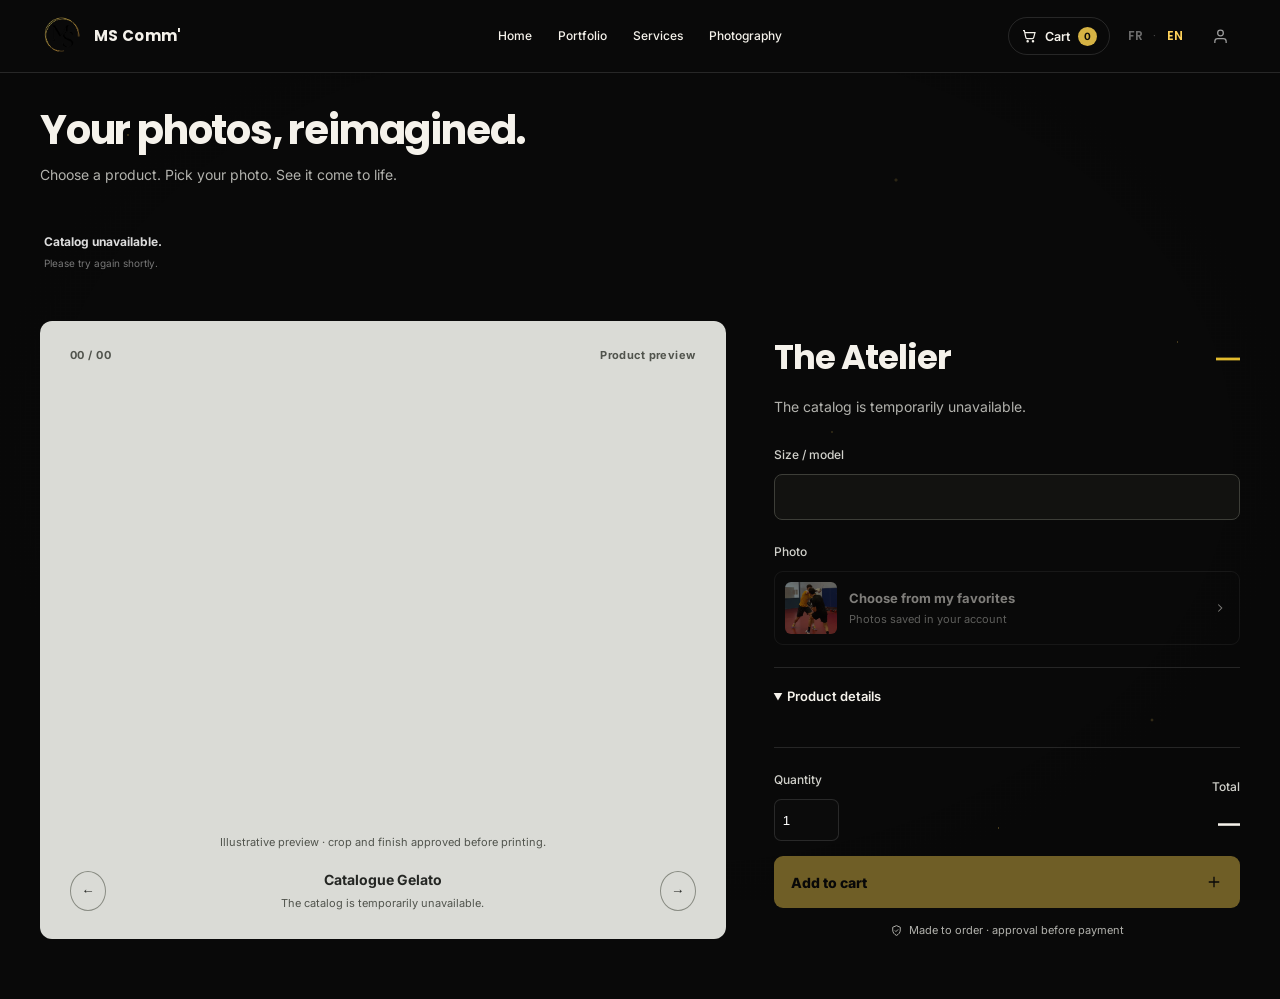
==== commit ca9a514a: "Rebuild Atelier storefront with product previews and real variants" ====
--- a/atelier.html
+++ b/atelier.html
@@ -10,12 +10,12 @@
   <link rel="icon" type="image/png" href="assets/data/logo_white-removebg.png" />
   <link rel="stylesheet" href="assets/css/style.css?v=20260923a" />
   <link rel="stylesheet" href="assets/css/account.css?v=20260923a" />
-  <link rel="stylesheet" href="assets/css/atelier.css?v=20260920" />
+  <link rel="stylesheet" href="assets/css/atelier.css?v=20260927" />
   <script src="assets/js/main.js?v=20260923a" defer></script>
   <script src="assets/js/i18n.js?v=20260923a" defer></script>
   <script src="assets/js/account.js?v=20260923a" defer></script>
   <script src="assets/js/track.js" defer></script>
-  <script src="assets/js/atelier.js?v=20260925c" defer></script>
+  <script src="assets/js/atelier.js?v=20260927" defer></script>
 </head>
 <body class="shop-page">
   <header class="topbar"><div class="container"><div class="topbar-inner">
@@ -27,25 +27,26 @@
 
   <main class="shop-shell">
     <section class="shop-catalog" aria-label="Catalogue">
-      <div class="shop-heading"><p>MS COMM' / GELATO</p><h1>L'Atelier.</h1><span>Vos photos favorites deviennent des objets à garder ou offrir.</span></div>
+      <div class="shop-heading"><h1>Vos photos, autrement.</h1><span>Choisissez un support. Retrouvez votre photo. Imaginez le résultat.</span></div>
       <div class="shop-products" id="shop-products"><div class="shop-loading">Chargement du catalogue…</div></div>
     </section>
 
     <section class="shop-stage" aria-label="Aperçu du produit">
-      <div class="shop-stage-top"><span id="shop-index">01 / 04</span><span>APERÇU</span></div>
-      <div class="shop-preview"><div class="shop-preview-shadow"></div><div class="shop-preview-object" id="shop-preview-object"><img id="shop-preview-image" src="assets/data/image_photo_1.jpg" alt="Aperçu du tirage photo" /></div></div>
+      <div class="shop-stage-top"><span id="shop-index">01 / 04</span><span>Simulation du produit</span></div>
+      <div class="shop-preview"><div class="shop-preview-object" id="shop-preview-object"><img id="shop-preview-image" src="assets/data/image_photo_1.jpg" alt="Aperçu du tirage photo" /></div></div>
+      <p class="shop-preview-caption" id="shop-preview-caption">Simulation indicative · cadrage et rendu validés avant impression.</p>
       <div class="shop-stage-foot"><button type="button" id="shop-prev" aria-label="Produit précédent">←</button><p><b id="shop-stage-name">Tirage photo</b><span id="shop-stage-note">Impression haute qualité sur papier mat.</span></p><button type="button" id="shop-next" aria-label="Produit suivant">→</button></div>
     </section>
 
     <aside class="shop-buy" aria-label="Configurer le produit">
-      <p class="shop-kicker">PRODUIT SÉLECTIONNÉ</p>
-      <div class="shop-title-row"><h2 id="shop-name">Tirage photo</h2><strong id="shop-price">12 €</strong></div>
+
+      <div class="shop-title-row"><h2 id="shop-name">Tirage photo</h2><strong id="shop-price">—</strong></div>
       <p class="shop-description" id="shop-description">Votre photographie imprimée sur un papier premium, prête à encadrer ou à offrir.</p>
-      <div class="shop-field"><span>Format</span><div class="shop-options" id="shop-formats"></div></div>
+      <div class="shop-field"><label for="shop-variant" id="shop-variant-label">Format / modèle</label><select id="shop-variant"></select><div class="shop-options" id="shop-formats"></div></div>
       <div class="shop-field"><span>Photo</span><button class="shop-photo-choice" id="shop-photo-choice" type="button"><img id="shop-choice-image" src="assets/data/image_photo_1.jpg" alt="Photo sélectionnée" /><span><b id="shop-choice-title">Choisir dans mes favoris</b><small>Photos enregistrées dans votre espace</small></span><svg viewBox="0 0 24 24" aria-hidden="true"><path d="m9 18 6-6-6-6"/></svg></button></div>
-      <div class="shop-purchase-row"><label><span>Quantité</span><select id="shop-quantity" aria-label="Quantité"><option>1</option><option>2</option><option>3</option><option>4</option><option>5</option></select></label><div><span>Total</span><b id="shop-total">12 €</b></div></div>
+      <details class="shop-specs" open><summary>Le produit en détail</summary><p id="shop-specifications"></p></details><div class="shop-purchase-row"><label><span>Quantité</span><select id="shop-quantity" aria-label="Quantité"><option>1</option><option>2</option><option>3</option><option>4</option><option>5</option></select></label><div><span>Total</span><b id="shop-total">—</b></div></div>
       <button class="shop-add" id="shop-add" type="button"><span>Ajouter au panier</span><svg viewBox="0 0 24 24" aria-hidden="true"><path d="M5 12h14m-7-7v14"/></svg></button>
-      <p class="shop-reassurance"><svg viewBox="0 0 24 24" aria-hidden="true"><path d="M12 3 5 6v5c0 4.6 2.8 8.2 7 10 4.2-1.8 7-5.4 7-10V6l-7-3Z"/><path d="m9 12 2 2 4-4"/></svg>Commande préparée · paiement après validation</p>
+      <p class="shop-reassurance"><svg viewBox="0 0 24 24" aria-hidden="true"><path d="M12 3 5 6v5c0 4.6 2.8 8.2 7 10 4.2-1.8 7-5.4 7-10V6l-7-3Z"/><path d="m9 12 2 2 4-4"/></svg>Fabrication à la demande · validation avant paiement</p>
     </aside>
   </main>
 
@@ -55,8 +56,8 @@
     <div class="shop-cart-items" id="shop-cart-items"></div>
     <div class="shop-cart-empty" id="shop-cart-empty"><span>Votre panier est vide.</span><small>Ajoutez un produit pour commencer.</small></div>
     <div class="shop-cart-total"><span>Total</span><b id="shop-cart-total">0 €</b></div>
-    <button class="shop-checkout" id="shop-checkout" type="button">Envoyer ma commande <span>→</span></button>
-    <small class="shop-cart-legal">Les frais de livraison sont confirmés avant paiement.</small>
+    <button class="shop-checkout" id="shop-checkout" type="button">Demander la validation <span>→</span></button>
+    <small class="shop-cart-legal">Demande sans paiement. Livraison et total définitif confirmés avant règlement.</small>
   </aside>
   <div class="favorite-picker" id="favorite-picker" hidden role="dialog" aria-modal="true" aria-labelledby="favorite-picker-title"><button class="favorite-picker-backdrop" type="button" aria-label="Fermer"></button><section class="favorite-picker-panel"><header><div><p>VOTRE ESPACE</p><h2 id="favorite-picker-title">Choisir une photo favorite</h2></div><button id="favorite-picker-close" type="button" aria-label="Fermer">×</button></header><div class="favorite-picker-state" id="favorite-picker-state">Chargement de vos favoris…</div><div class="favorite-picker-grid" id="favorite-picker-grid"></div><footer><a href="photos.html">Ajouter des photos aux favoris</a></footer></section></div>
 </body>
--- a/assets/css/atelier.css
+++ b/assets/css/atelier.css
@@ -147,3 +147,66 @@
 
 @media(prefers-reduced-motion:reduce){.shop-product,.shop-preview-object,.shop-add,.shop-cart{transition:none}
 }
+
+/* Storefront: scrollable product selection, true variants, large merchandise preview. */
+.shop-page{height:auto;min-height:100dvh;overflow:visible;--shop-muted:#b2b2ad;--shop-gold:#d6b344}
+.shop-page .shop-cart-trigger{display:flex}
+.shop-shell{height:auto;min-height:calc(100dvh - var(--nav-h));overflow:visible;max-width:1540px;margin:var(--nav-h) auto 0;padding:36px 40px 60px;grid-template-columns:minmax(0,1.25fr) minmax(330px,.85fr);gap:30px 48px}
+.shop-catalog{grid-column:1/-1;display:block;padding:0;background:none;border:0}
+.shop-heading h1{font-size:40px;line-height:1.1;letter-spacing:-.03em}
+.shop-heading>span{display:block;max-width:65ch;font-size:14px;margin:12px 0 28px;color:var(--shop-muted)}
+.shop-products{grid-template-columns:repeat(4,minmax(0,1fr));gap:12px;margin:0}
+.shop-product{grid-template-columns:72px minmax(0,1fr);padding:12px;gap:14px;border:1px solid var(--shop-line);border-radius:12px}
+.shop-product.is-active{transform:none;border-color:var(--shop-gold);background:#211e14}
+.shop-product b{font-size:14px;white-space:normal;line-height:1.4}
+.shop-product small{font-size:12px;white-space:normal}
+.shop-product>strong{display:none}
+.shop-stage{min-height:590px;padding:26px 30px;grid-template-rows:auto 1fr auto auto;gap:18px;border-radius:12px;background:#dadbd6;color:#242623;overflow:hidden}
+.shop-stage-top{color:#51544d;font-size:11px;letter-spacing:.04em}
+.shop-preview{min-height:400px}
+.shop-preview-object{width:65%;max-width:370px;aspect-ratio:4/3;padding:12px;background:#fff;transform:rotate(-4deg);box-shadow:12px 25px 35px #0003;transition:transform .2s}
+.shop-preview-object:after{display:none}
+.shop-preview-object img{object-fit:contain;background:#fff}
+.shop-preview-object.product-poster{width:54%;max-width:320px;aspect-ratio:3/4;padding:0;transform:rotate(-3deg)}
+.shop-preview-object.product-phone{width:38%;max-width:185px;aspect-ratio:9/18;border:5px solid #303331;border-radius:29px;padding:0;background:#303331;transform:rotate(7deg);overflow:hidden}
+.shop-preview-object.product-phone img{object-fit:cover;border-radius:22px;height:100%;width:100%}
+.shop-preview-object.product-phone:after{display:block;content:'';position:absolute;left:9px;top:10px;width:46px;height:57px;border:3px solid #545853;border-radius:12px;background:radial-gradient(circle at 12px 13px,#101518 0 7px,#69746e 7px 9px,transparent 9px),radial-gradient(circle at 29px 34px,#101518 0 7px,#69746e 7px 9px,transparent 9px),#c0c1b9;bottom:auto}
+.shop-preview-object.product-calendar{width:57%;max-width:320px;aspect-ratio:210/297;padding:23px 14px 0;transform:rotate(-2deg);display:flex;flex-direction:column}
+.shop-preview-object.product-calendar img{height:55%;object-fit:cover}
+.shop-preview-object.product-calendar:before{content:'';top:0;left:15px;right:15px;height:16px;background:repeating-linear-gradient(90deg,#444 0 3px,transparent 3px 14px);letter-spacing:0}
+.shop-calendar-grid{color:#272a26;padding:12px 8px 8px;display:grid;grid-template-columns:repeat(7,1fr);gap:4px;font-family:var(--font-body);font-size:9px;text-align:center;line-height:1.5}
+.shop-calendar-grid b{grid-column:1/-1;font-size:15px;text-align:left;margin-bottom:8px;font-weight:600}
+.shop-preview-caption{font-size:11px;line-height:1.5;text-align:center;margin:0;color:#51544d}
+.shop-stage-foot{position:static;grid-template-columns:36px 1fr 36px}
+.shop-stage-foot b{font-size:14px}.shop-stage-foot span{color:#51544d;font-size:11px}
+.shop-stage-foot button{border-color:#898c83;color:#242623;background:none;min-height:40px}
+.shop-buy{padding:18px 0 0;border:0;background:none;display:block}
+.shop-title-row h2{font-size:34px;line-height:1.1;letter-spacing:-.03em}
+.shop-title-row strong{font-size:24px}
+.shop-description{font-size:14px;line-height:1.7;margin:18px 0 26px;color:var(--shop-muted)}
+.shop-field{margin-bottom:22px}
+.shop-field>span,.shop-field>label,.shop-purchase-row span{display:block;font-size:12px;letter-spacing:0;text-transform:none;font-weight:500;margin-bottom:10px;color:#d1d1cb}
+#shop-variant{width:100%;height:46px;border:1px solid #55564e;border-radius:8px;background:#171815;color:var(--shop-text);padding:0 12px;font:inherit;font-size:14px}
+#shop-formats{display:none}
+.shop-photo-choice{padding:10px;grid-template-columns:52px 1fr 16px;gap:12px}.shop-photo-choice img{width:52px;height:52px}.shop-photo-choice b{font-size:13px;line-height:1.4}.shop-photo-choice small{font-size:11px;line-height:1.5}
+.shop-specs{border-top:1px solid var(--shop-line);padding:18px 0;margin-top:4px;font-size:13px}.shop-specs summary{cursor:pointer;font-weight:600}.shop-specs p{white-space:pre-line;line-height:1.8;color:var(--shop-muted);margin:12px 0 0}
+.shop-purchase-row{margin-top:10px;padding-top:22px}.shop-purchase-row select{height:42px}.shop-add{width:100%;height:52px;font-size:14px}.shop-add:hover{transform:none}.shop-reassurance{font-size:11px;line-height:1.5;margin-top:14px;color:#b2b2ad}
+.shop-cart-legal{font-size:12px;line-height:1.6;color:#b2b2ad}.shop-cart-item b{font-size:13px}.shop-cart-item small,.shop-cart-item button{font-size:12px}.shop-cart-item button{padding:8px 0;color:#b2b2ad}.shop-cart-items{min-height:0}.shop-cart-empty[hidden]{display:none}.shop-cart-head p{display:none}
+.shop-object-thumb{height:72px;width:72px;display:grid;place-items:center;background:#dadbd6;border-radius:7px;overflow:hidden}
+.shop-object-thumb>span{position:relative;width:31px;height:45px;display:block;background:#fff;transform:rotate(-5deg);box-shadow:3px 5px 6px #0003}
+.shop-object-thumb img{height:100%;width:100%;object-fit:cover;border-radius:0}
+.shop-object-thumb.kind-print>span{padding:4px;width:50px;height:38px}
+.shop-object-thumb.kind-phone>span{width:23px;height:48px;border:2px solid #333;border-radius:5px;overflow:hidden;transform:rotate(7deg)}
+.shop-object-thumb.kind-phone>span:after{content:'';position:absolute;top:2px;left:2px;width:9px;height:12px;background:#242424;border-radius:3px}
+.shop-object-thumb.kind-calendar>span{width:37px;height:52px;padding:5px 3px 18px}
+.shop-object-thumb.kind-calendar>span:after{content:'1 2 3 4 5 6 7';position:absolute;left:4px;bottom:7px;font-size:4px;color:#333;white-space:nowrap}
+.shop-object-thumb.kind-calendar>span:before{content:'';position:absolute;top:0;left:3px;right:3px;height:4px;background:repeating-linear-gradient(90deg,#444 0 1px,transparent 1px 4px)}
+.shop-page button:focus-visible,.shop-page a:focus-visible,.shop-page select:focus-visible{outline:2px solid var(--shop-gold2);outline-offset:4px}
+.shop-page button:disabled{cursor:not-allowed;opacity:.5}
+.shop-page ::selection{background:#d6b344;color:#090909}
+@media(max-width:1100px){.shop-shell{padding:28px 24px 48px;gap:28px;grid-template-columns:minmax(0,1fr) minmax(300px,.9fr)}.shop-products{grid-template-columns:repeat(2,minmax(0,1fr))}.shop-stage{padding:20px;min-height:530px}.shop-preview{min-height:340px}.shop-heading>span{display:block}.shop-preview-object{width:80%}.shop-preview-object.product-poster{width:70%}.shop-preview-object.product-phone{width:45%}.shop-preview-object.product-calendar{width:73%}}
+@media(max-width:760px){.shop-page{height:auto;overflow:visible}.shop-shell{margin-top:62px;height:auto;display:flex;flex-direction:column;padding:26px 16px 40px;gap:24px}.shop-catalog{padding:0;border:0}.shop-heading{display:block}.shop-heading h1{font-size:30px}.shop-heading>span{font-size:13px;margin:12px 0 20px}.shop-products{display:grid;grid-template-columns:1fr 1fr;grid-auto-flow:row;grid-auto-columns:auto;overflow:visible;gap:8px}.shop-product{display:grid;grid-template-columns:46px 1fr;padding:9px;gap:9px;justify-items:stretch}.shop-product span{display:block}.shop-product b{font-size:12px}.shop-product small{font-size:11px}.shop-object-thumb{width:46px;height:54px;display:grid!important}.shop-stage{min-height:400px;gap:12px;padding:18px}.shop-stage-top{display:flex}.shop-preview{min-height:285px}.shop-preview-object{width:69%;max-width:265px}.shop-preview-object.product-poster{width:46%;max-width:200px}.shop-preview-object.product-phone{width:29%;max-width:130px;border-radius:23px}.shop-preview-object.product-phone:after{scale:.72;transform-origin:top left}.shop-preview-object.product-calendar{width:50%;max-width:210px}.shop-calendar-grid{font-size:7px;gap:1px;padding-top:7px}.shop-calendar-grid b{font-size:12px;margin-bottom:2px}.shop-buy{padding:0;border:0}.shop-description,.shop-reassurance{display:block}.shop-title-row h2{font-size:30px}.shop-description{font-size:14px;margin:14px 0 24px}.shop-field{margin:0 0 20px}.shop-title-row strong{font-size:23px}.shop-stage-foot b{font-size:12px}.shop-stage-foot span{font-size:10px}.shop-stage-foot{left:auto;right:auto;bottom:auto}.shop-reassurance{text-align:center}.shop-cart{padding:22px}.favorite-picker-grid{grid-template-columns:repeat(2,1fr)}.favorite-picker-panel header p{display:none}}
+@media(prefers-reduced-motion:reduce){.shop-page *{animation:none!important;transition:none!important;scroll-behavior:auto!important}}
+
+@media(max-width:480px){.shop-page .topbar .container{padding:0 12px}.shop-page .topbar-inner{gap:6px}.shop-page .brand{gap:6px;min-width:0}.shop-page .brand-logo{width:30px;height:30px}.shop-page .brand-text strong{font-size:12px}.shop-page .nav-actions{gap:3px!important}.shop-page .shop-cart-trigger{padding:0 8px;gap:5px;height:36px}.shop-page .lang-switch{padding:0 3px}.shop-page .mobile-toggle{width:34px;height:36px}.shop-page .acct-trigger{padding:8px}}
+.shop-page [hidden]{display:none!important}
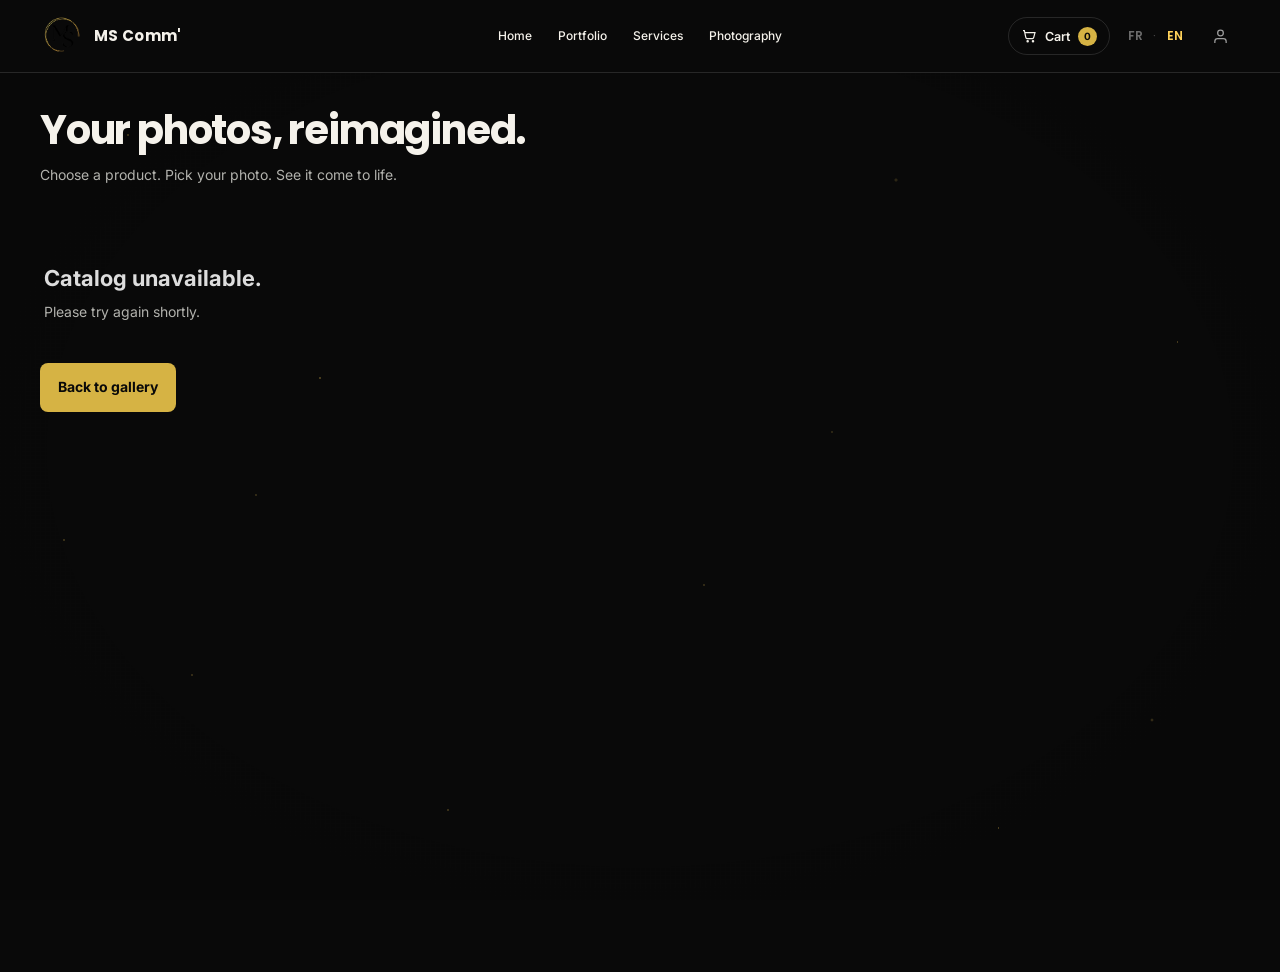
==== commit 587a858b: "Refresh Atelier asset versions after deployment" ====
--- a/atelier.html
+++ b/atelier.html
@@ -10,12 +10,12 @@
   <link rel="icon" type="image/png" href="assets/data/logo_white-removebg.png" />
   <link rel="stylesheet" href="assets/css/style.css?v=20260923a" />
   <link rel="stylesheet" href="assets/css/account.css?v=20260923a" />
-  <link rel="stylesheet" href="assets/css/atelier.css?v=20260927" />
+  <link rel="stylesheet" href="assets/css/atelier.css?v=20260928b" />
   <script src="assets/js/main.js?v=20260923a" defer></script>
   <script src="assets/js/i18n.js?v=20260923a" defer></script>
   <script src="assets/js/account.js?v=20260923a" defer></script>
   <script src="assets/js/track.js" defer></script>
-  <script src="assets/js/atelier.js?v=20260927" defer></script>
+  <script src="assets/js/atelier.js?v=20260928b" defer></script>
 </head>
 <body class="shop-page">
   <header class="topbar"><div class="container"><div class="topbar-inner">
--- a/assets/css/atelier.css
+++ b/assets/css/atelier.css
@@ -210,3 +210,5 @@
 
 @media(max-width:480px){.shop-page .topbar .container{padding:0 12px}.shop-page .topbar-inner{gap:6px}.shop-page .brand{gap:6px;min-width:0}.shop-page .brand-logo{width:30px;height:30px}.shop-page .brand-text strong{font-size:12px}.shop-page .nav-actions{gap:3px!important}.shop-page .shop-cart-trigger{padding:0 8px;gap:5px;height:36px}.shop-page .lang-switch{padding:0 3px}.shop-page .mobile-toggle{width:34px;height:36px}.shop-page .acct-trigger{padding:8px}}
 .shop-page [hidden]{display:none!important}
+
+.shop-shell.is-unavailable{display:block;min-height:65vh}.is-unavailable .shop-products{display:block;padding:30px 0}.shop-empty-catalog b{font-size:22px}.shop-empty-catalog span{font-size:14px;line-height:1.6;color:var(--shop-muted)}.shop-empty-return{display:inline-flex;margin-top:20px;padding:13px 18px;border-radius:8px;background:var(--shop-gold);color:#090909;text-decoration:none;font-weight:700;font-size:14px}
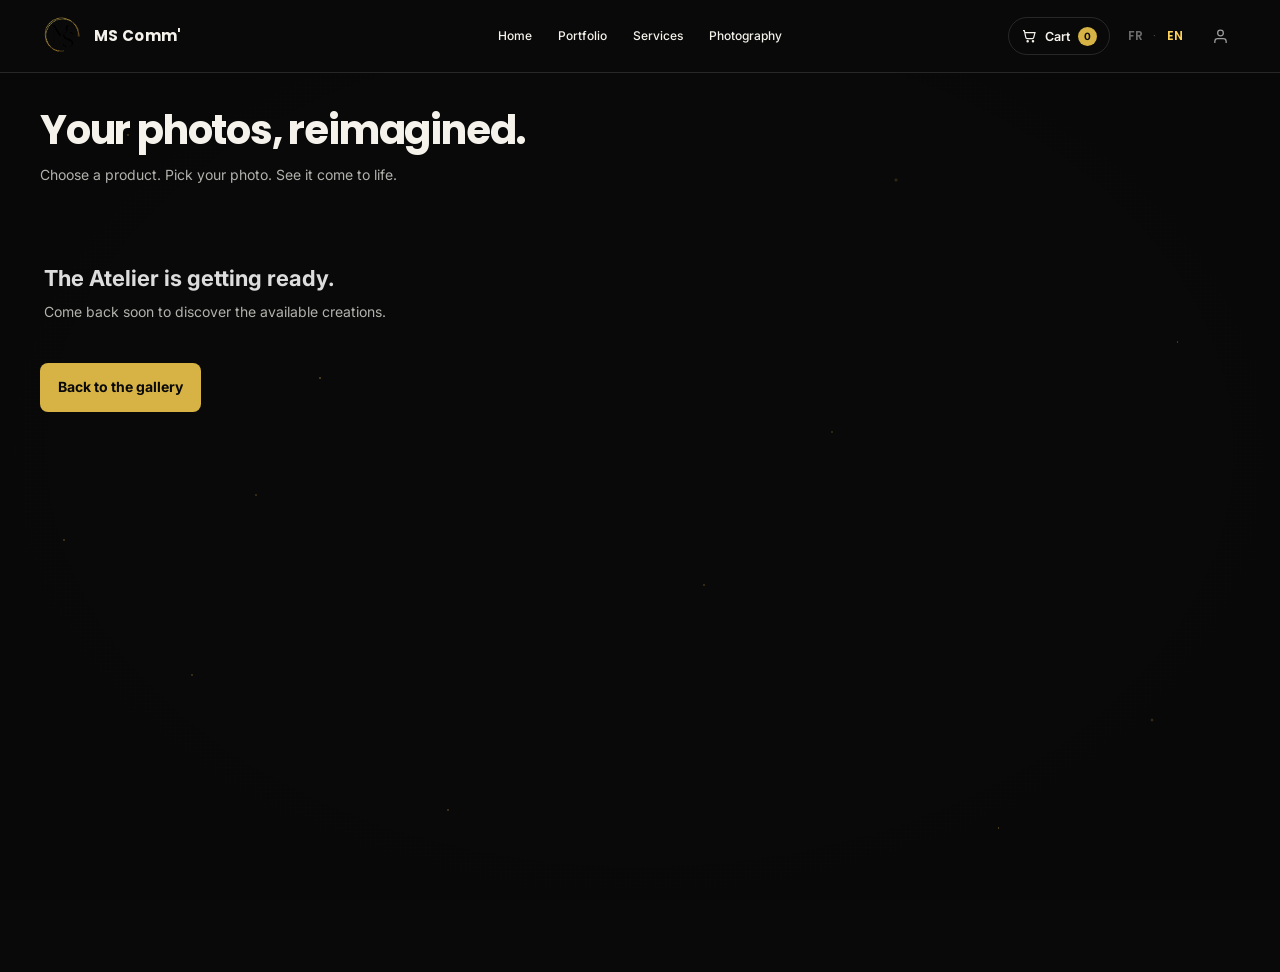
==== commit 46809137: "Localize Atelier unavailable state on language change" ====
--- a/atelier.html
+++ b/atelier.html
@@ -15,7 +15,7 @@
   <script src="assets/js/i18n.js?v=20260923a" defer></script>
   <script src="assets/js/account.js?v=20260923a" defer></script>
   <script src="assets/js/track.js" defer></script>
-  <script src="assets/js/atelier.js?v=20260928b" defer></script>
+  <script src="assets/js/atelier.js?v=20260928c" defer></script>
 </head>
 <body class="shop-page">
   <header class="topbar"><div class="container"><div class="topbar-inner">
